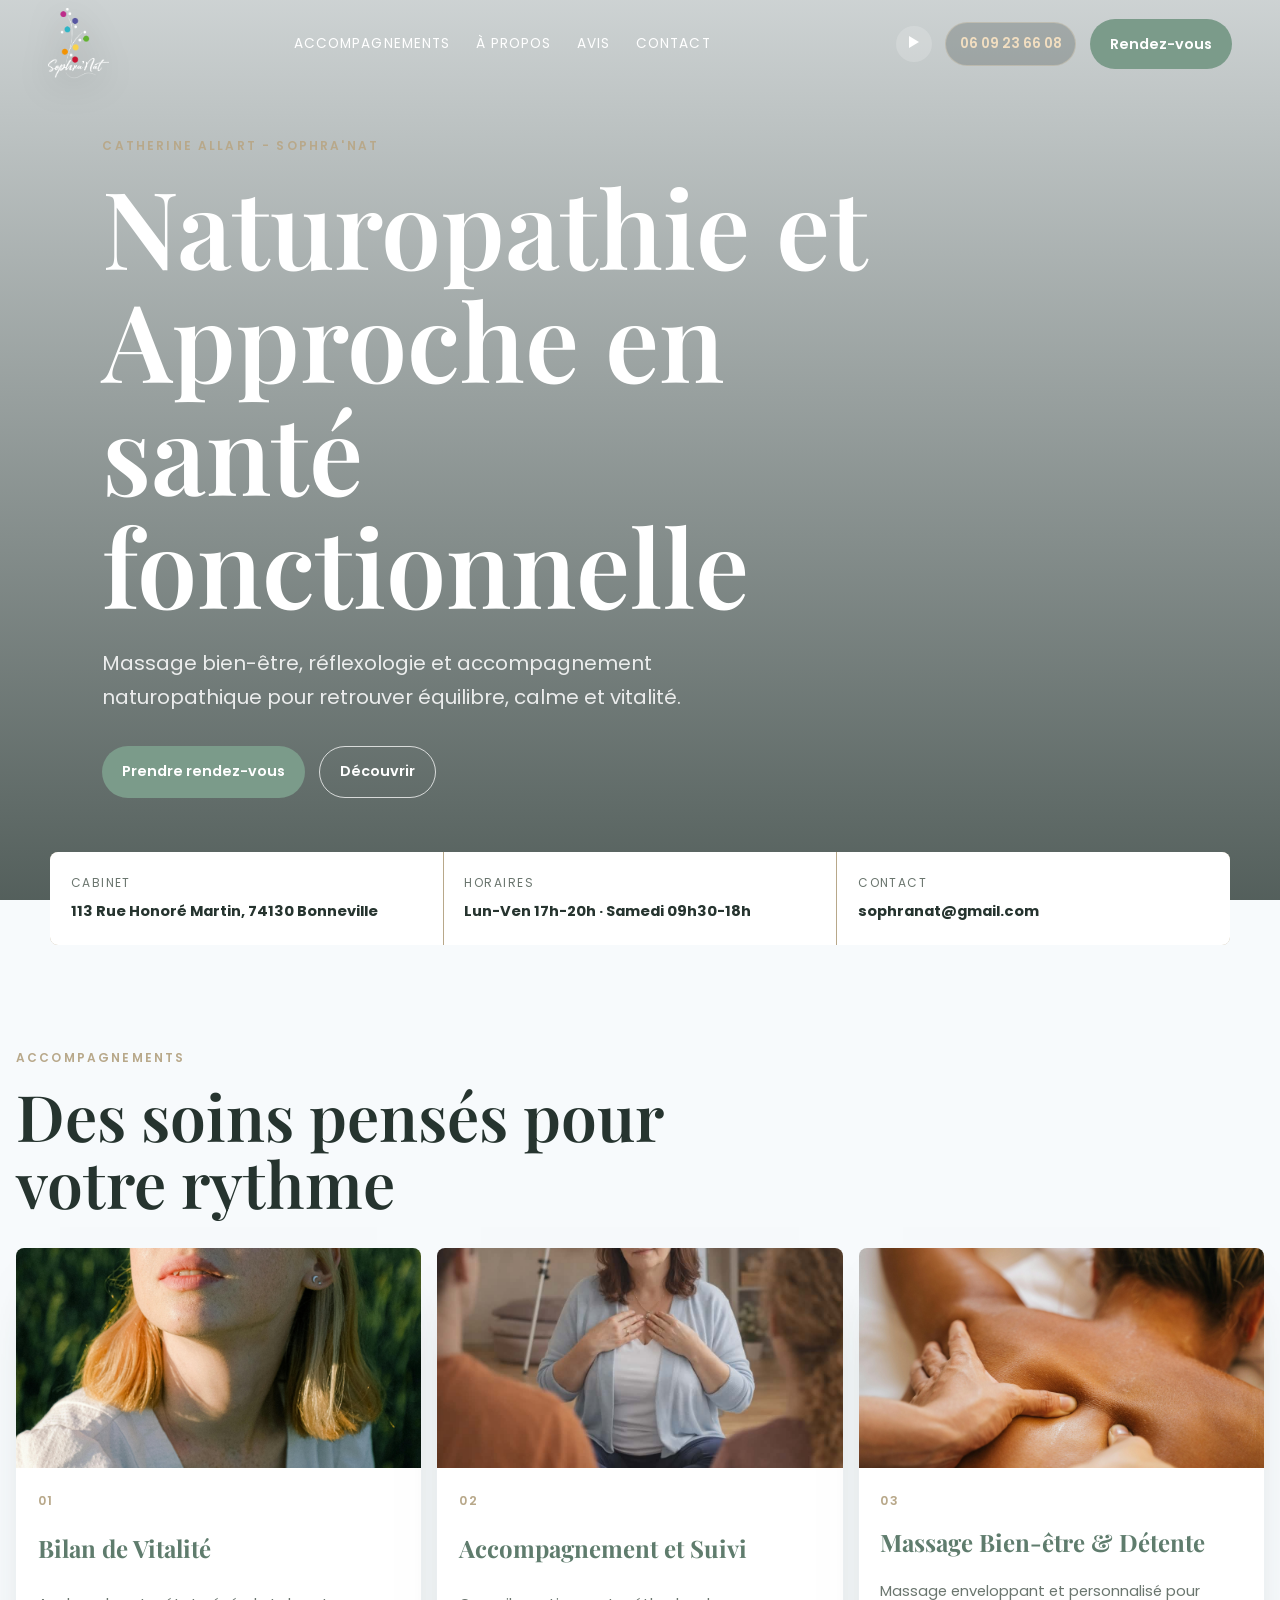
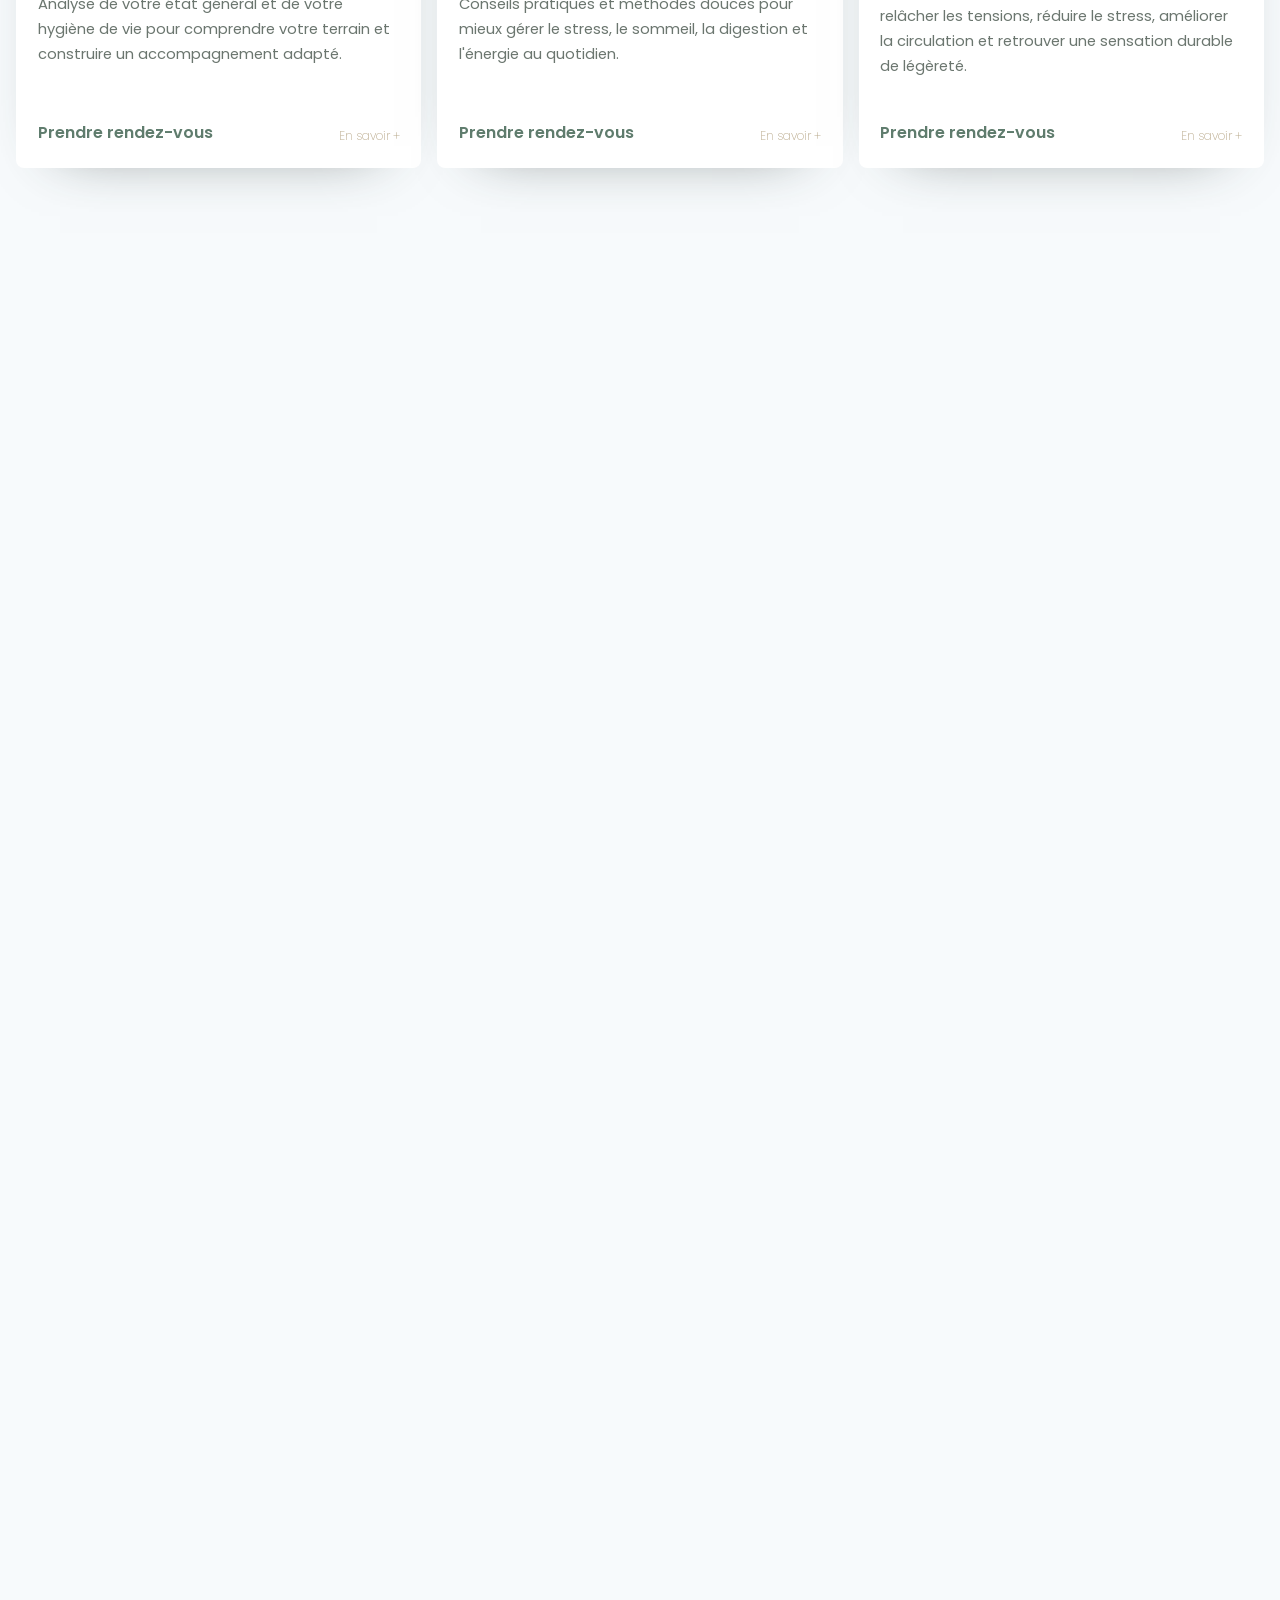
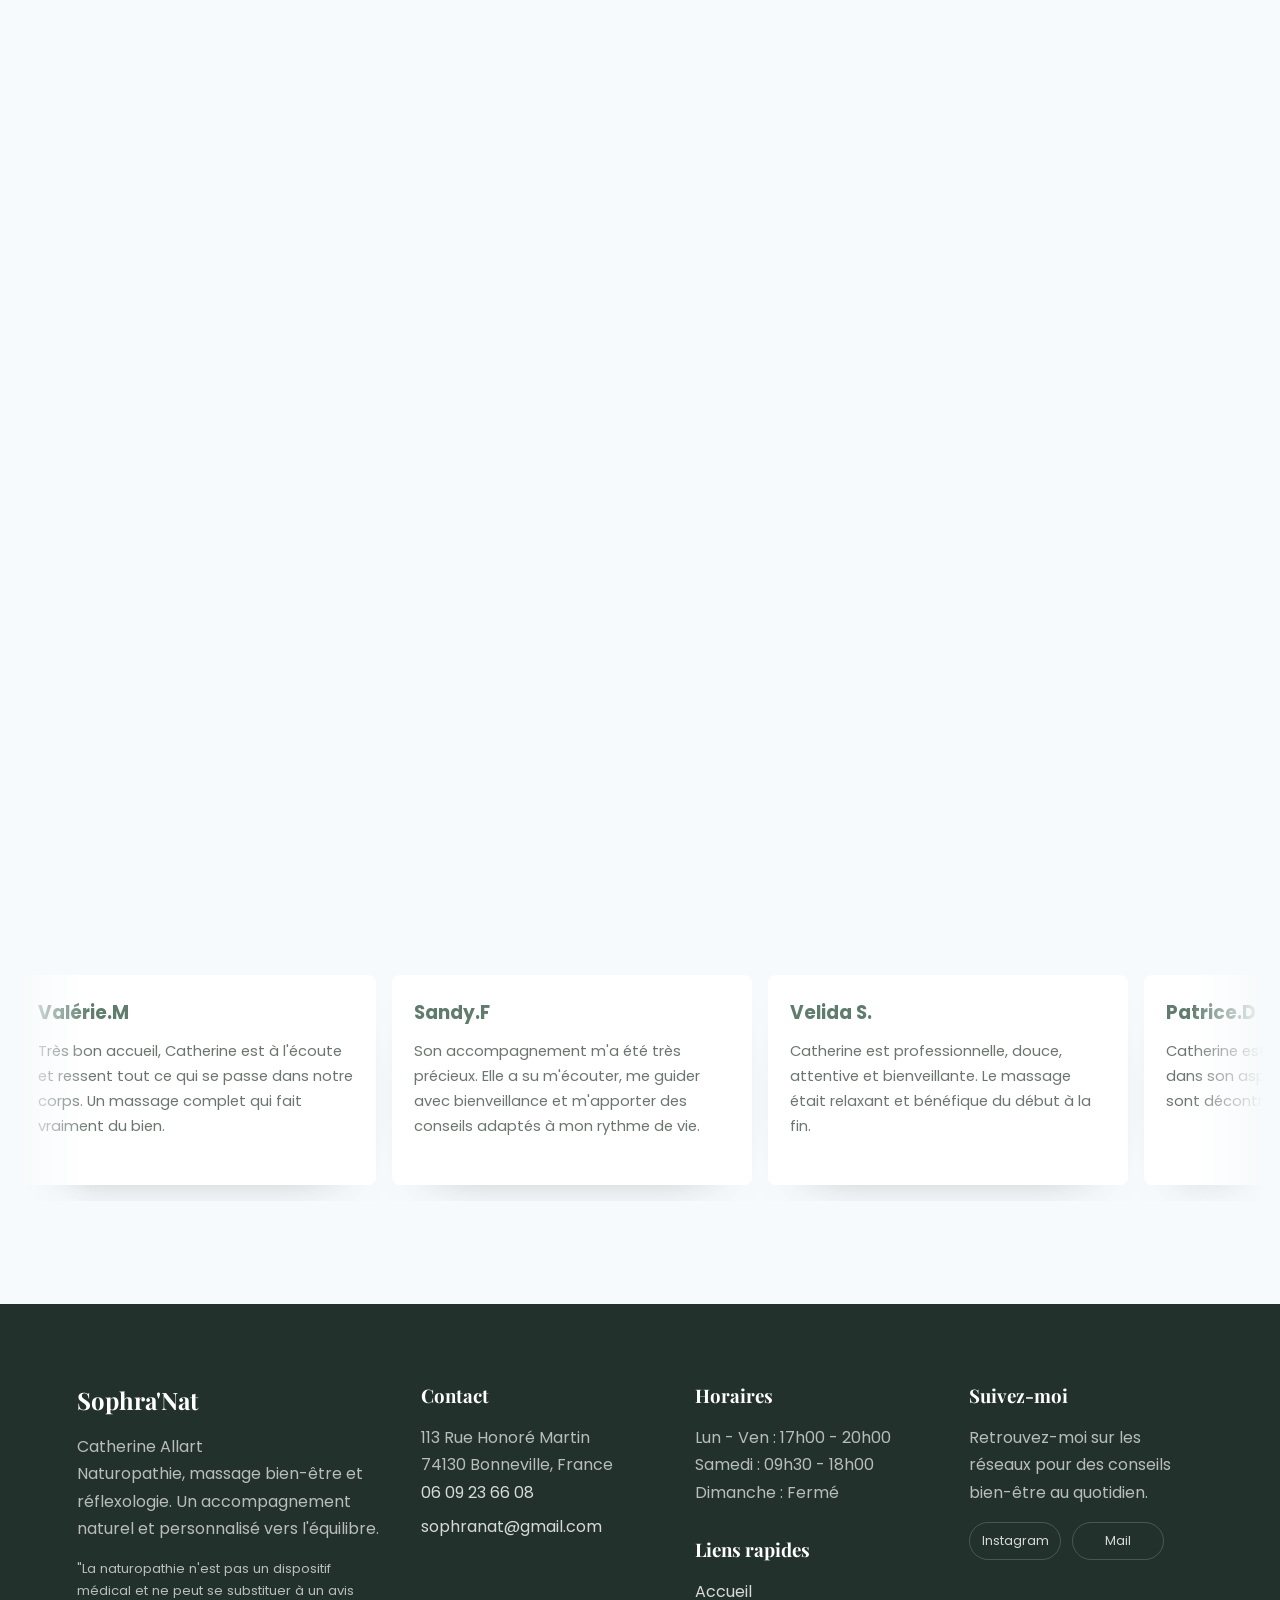
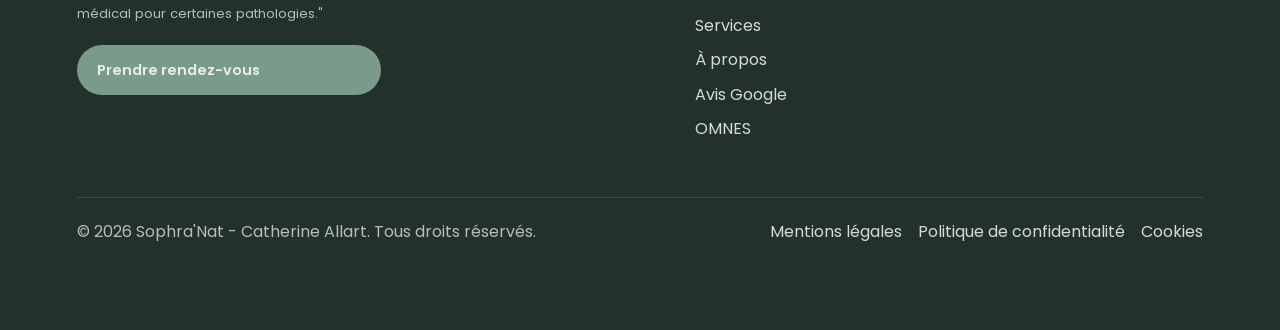
==== index.html @ 6dea0133 "Add files via upload" ====
<!DOCTYPE html>
<html lang="fr">
<head>
    <meta charset="UTF-8">
    <meta name="viewport" content="width=device-width, initial-scale=1.0">
    <meta name="description" content="Sophra'Nat - Naturopathie, massage bien-être et réflexologie à Bonneville avec Catherine Allart.">
    <title>Sophra'Nat - Catherine Allart</title>
    <link rel="preconnect" href="https://fonts.googleapis.com">
    <link rel="preconnect" href="https://fonts.gstatic.com" crossorigin>
    <link href="https://fonts.googleapis.com/css2?family=Poppins:wght@300;400;500;600&family=Playfair+Display:wght@500;600&display=swap" rel="stylesheet">
    <link rel="stylesheet" href="styles.css">
</head>
<body>
    <header class="site-header" id="siteHeader">
        <a class="brand" href="#accueil" aria-label="Sophra'Nat - Accueil">
            <img src="ressources/logo/logo catherine white.png" alt="Sophra'Nat Catherine Allart">
        </a>
        <nav class="desktop-nav" aria-label="Navigation principale">
            <a href="#services">Accompagnements</a>
            <a href="#apropos">À propos</a>
            <a href="#avis">Avis</a>
            <a href="#contact">Contact</a>
        </nav>
        <div class="header-actions">
            <button class="audio-btn" id="audioBtn" type="button" aria-label="Lire la musique" aria-pressed="false">
                <span></span>
            </button>
            <a class="phone-link" href="tel:+33609236608">06 09 23 66 08</a>
            <a class="booking-link" href="https://www.resalib.fr/praticien/125279-catherine-allart-naturopathe-bonneville" target="_blank" rel="noopener">Rendez-vous</a>
        </div>
    </header>

    <main>
        <section class="hero" id="accueil">
            <video class="hero-video" autoplay muted loop playsinline>
                <source src="ressources/videos/hero-video.mp4" type="video/mp4">
            </video>
            <div class="hero-overlay"></div>
            <div class="hero-content reveal">
                <p class="eyebrow">Catherine Allart - Sophra'Nat</p>
                <h1> Naturopathie et Approche en santé fonctionnelle</h1>
                <p class="hero-lead">Massage bien-être, réflexologie et accompagnement naturopathique pour retrouver équilibre, calme et vitalité.</p>
                <div class="hero-actions">
                    <a class="primary-btn" href="https://www.resalib.fr/praticien/125279-catherine-allart-naturopathe-bonneville" target="_blank" rel="noopener">Prendre rendez-vous</a>
                    <a class="secondary-btn" href="#services">Découvrir</a>
                </div>
            </div>
        </section>

        <section class="intro-strip reveal" aria-label="Informations pratiques">
            <div>
                <span>Cabinet</span>
                <strong>113 Rue Honoré Martin, 74130 Bonneville</strong>
            </div>
            <div>
                <span>Horaires</span>
                <strong>Lun-Ven 17h-20h · Samedi 09h30-18h</strong>
            </div>
            <div>
                <span>Contact</span>
                <strong>sophranat@gmail.com</strong>
            </div>
        </section>

        <section class="section services-section" id="services">
            <div class="section-heading reveal">
                <p class="eyebrow">Accompagnements</p>
                <h2>Des soins pensés pour votre rythme</h2>
            </div>
            <div class="services-grid">
                <article class="service-card reveal">
                    <img src="ressources/images/vitality sun.jpg" alt="">
                    <div class="service-body">
                        <span class="service-index">01</span>
                        <h3>Bilan de Vitalité</h3>
                        <p class="accroche">Analyse de votre état général et de votre hygiène de vie pour comprendre votre terrain et construire un accompagnement adapté.</p>
                        <p class="description-01"> Le bilan de santé ou anamnèse est le premier rendez-vous en naturopathie.
                            Il me permet d'évaluer votre terrain, vos habitudes de vie et votre vitalité afin de vous proposer un accompagnement ciblé et personnalisé.
                            Ce n'est absolument pas un diagnostic médical mais une une étude globale de l'hygiène de vie.

                            Celui-ci comprend une étude globale de :
                            - du motif de consultation et de votre objectif SMART personnel
                            - vos antécédents personnels et familiaux
                            - votre état de santé au moment du rendez-vous ainsi que vos traitements en cours
                            - votre alimentation : habitudes, digestion, hydratation
                            - votre sommeil : qualité, durée, récupération
                            - votre état de stress et vos émotions du moment
                            - votre activité physique et niveau de sédentarité
                            - vos fonctions d'élimination (émonctoires) : transit, urines, transpiration
                            - votre énergie et vitalité au quotidien
                            - une observation morphologique de votre peau, cheveux ongles, posture… sans jugement, tout dans la bienveillance.

                            A l'issue du rendez-vous, vous repartez avec les premiers conseils d'hygiène de vie personnalisés.
                            Je vous fais parvenir une synthèse complète sur l'évaluation des déséquilibres fonctionnels constatés avec pour accompagnement
                            des conseils/recommandations ciblés à mettre en place avant le second rendez-vous de suivi (dans les 5 jours qui suivent le rendez-vous).</p>
                        <div class="links-service-card">
                            <a href="https://www.resalib.fr/praticien/125279-catherine-allart-naturopathe-bonneville" target="_blank" rel="noopener">Prendre rendez-vous</a>
                            <a href="#description-01" class="about-service">En savoir +</a>
                        </div>
                    </div>
                </article>

                <article class="service-card reveal">
                    <img src="ressources/images/allart-meditation.png" alt="">
                    <div class="service-body">
                        <span class="service-index">02</span>
                        <h3>Accompagnement et Suivi</h3>
                        <p class="accroche">Conseils pratiques et méthodes douces pour mieux gérer le stress, le sommeil, la digestion et l'énergie au quotidien.</p>
                        <p class="description-02">Parce que chaque personne est unique, votre accompagnement le sera aussi. En naturopathie fonctionnelle, il n'existe pas de solution universelle. Mon rôle est de vous proposer un suivi personnalisé, adapté à votre histoire, votre mode de vie, vos objectifs et vos besoins. Après le bilan de vitalité complet, nous définissons ensemble un programme personnalisé, évolutif et réaliste. Celui-ci peut inclure des conseils en : - alimentation - hygiène de vie, - gestion du stress et des émotions - sommeil - activité physique - micronutrition - phytothérapie, si cela est adapté - ainsi que des techniques de relaxation ou massage bien-être, ciblé, ou atelier de respiration ou de réflexologie bien-être. Chaque levier est utilisé de manière cohérente selon vos besoins. Au fil des consultations, nous évaluons, adaptons les recommandations afin d'obtenir des résultats durables. Mon but est de vous aider à mieux comprendre le fonctionnement de votre organisme afin que vous deveniez pleinement acteur de votre santé. Votre santé mérite une approche personnalisée. Ensemble, construisons des solutions durables pour retrouver équilibre, vitalité et bien-être.</p>
                        <div class="links-service-card">
                            <a href="https://www.resalib.fr/praticien/125279-catherine-allart-naturopathe-bonneville" target="_blank" rel="noopener">Prendre rendez-vous</a>
                            <a href="#description-02" class="about-service">En savoir +</a>
                        </div>
                    </div>
                </article>

                <article class="service-card reveal">
                    <img src="ressources/images/massage vertebrale.jpg" alt="">
                    <div class="service-body">
                        <span class="service-index">03</span>
                        <h3>Massage Bien-être & Détente</h3>
                        <p class="accroche">Massage enveloppant et personnalisé pour relâcher les tensions, réduire le stress, améliorer la circulation et retrouver une sensation durable de légèreté.</p>
                        <p class="description-03">Le massage bien-être est un soin manuel non thérapeutique qui vise à procurer une profonde détente physique et mentale. Adapté à votre morphologie, à votre sensibilité et à vos besoins du moment, il associe des manœuvres douces, enveloppantes et rythmées pour relâcher progressivement les tensions accumulées.
                            Ce soin permet notamment de :
                            - apaiser le système nerveux et diminuer les effets du stress
                            - améliorer la circulation sanguine et lymphatique
                            - dénouer les zones de crispation musculaire
                            - favoriser un sommeil plus profond et réparateur
                            - reconnecter le corps et l'esprit dans un moment suspendu.
                            Chaque séance débute par un court échange afin d'ajuster la pression, les zones travaillées et l'huile végétale utilisée. Le massage bien-être ne remplace pas un soin médical, mais s'inscrit dans une démarche globale de santé et de prévention.</p>
                        <div class="links-service-card">
                            <a href="https://www.resalib.fr/praticien/125279-catherine-allart-naturopathe-bonneville" target="_blank" rel="noopener">Prendre rendez-vous</a>
                            <a href="#description-03" class="about-service">En savoir +</a>
                        </div>
                    </div>
                </article>

                <article class="service-card reveal">
                    <img src="ressources/images/massage plantaire.jpg" alt="">
                    <div class="service-body">
                        <span class="service-index">04</span>
                        <h3>Réflexologie Plantaire</h3>
                        <p class="accroche">Stimulation des zones réflexes des pieds pour apaiser le système nerveux, soutenir le sommeil et favoriser l'équilibre global du corps.</p>
                        <p class="description-04">La réflexologie plantaire bien-être est une technique manuelle ancestrale qui considère le pied comme une cartographie du corps entier. En stimulant par pressions précises des zones réflexes, elle invite l'organisme à retrouver son équilibre naturel.
                            Cette approche douce peut contribuer à :
                            - libérer les tensions nerveuses et calmer le mental
                            - améliorer la qualité du sommeil
                            - soutenir le confort digestif et le transit
                            - relancer la circulation et le drainage
                            - accompagner les périodes de fatigue, de stress ou de changement de rythme.
                            Confortablement installé(e), vous profitez d'un moment de lâcher-prise pendant que le travail sur les pieds agit en profondeur. La séance se termine par des conseils personnalisés d'hygiène de vie pour prolonger les bienfaits au quotidien.</p>
                        <div class="links-service-card">
                            <a href="https://www.resalib.fr/praticien/125279-catherine-allart-naturopathe-bonneville" target="_blank" rel="noopener">Prendre rendez-vous</a>
                            <a href="#description-04" class="about-service">En savoir +</a>
                        </div>
                    </div>
                </article>

                <article class="service-card reveal">
                    <img src="ressources/images/massage epaule.jpg" alt="">
                    <div class="service-body">
                        <span class="service-index">05</span>
                        <h3>Massage Ciblé 2 à 3 Zones</h3>
                        <p class="accroche">Soin localisé pour soulager les zones tendues comme le dos, les épaules ou les jambes, améliorer la mobilité et relâcher les tensions.</p>
                        <p class="description-05">Le massage ciblé se concentre sur 2 à 3 zones spécifiques du corps où les tensions se cristallisent le plus souvent : nuque, épaules, dos, lombaires, jambes ou pieds. Ce soin plus court et plus intense s'adresse aux personnes ayant besoin d'un relâchement précis et rapide, sans engager la totalité du corps.
                            Les bénéfices ressentis :
                            - soulagement des zones contractées et douloureuses
                            - amélioration de la mobilité articulaire
                            - meilleure conscience corporelle et posturale
                            - diminution des effets du stress mécanique (posture assise prolongée, sport, port de charges)
                            - regain de vitalité et de légèreté.
                            La séance commence par un temps d'échange pour identifier les zones prioritaires et adapter la pression. Le massage est réalisé à l'huile végétale bio, dans le respect de votre confort et de votre sensibilité.</p>
                        <div class="links-service-card">
                            <a href="https://www.resalib.fr/praticien/125279-catherine-allart-naturopathe-bonneville" target="_blank" rel="noopener">Prendre rendez-vous</a>
                            <a href="#description-05" class="about-service">En savoir +</a>
                        </div>
                    </div>
                </article>

                <article class="service-card reveal">
                    <img src="ressources/images/allart consultation.png" alt="">
                    <div class="service-body">
                        <span class="service-index">06</span>
                        <h3>Suivi Naturopathique</h3>
                        <p class="accroche">Accompagnement sur-mesure pour ajuster l'hygiène de vie, l'alimentation et les habitudes quotidiennes selon vos besoins.</p>
                        <p class="description-06">Le suivi naturopathique est le prolongement naturel du bilan de vitalité. Il permet d'ancrer durablement les nouvelles habitudes, d'ajuster les recommandations au fil de vos progrès et de garder un cap clair vers vos objectifs de bien-être.
                            Chaque séance de suivi comprend :
                            - un point sur les changements mis en place depuis la dernière rencontre
                            - l'évaluation de vos ressentis (énergie, sommeil, digestion, émotions)
                            - l'ajustement des conseils en alimentation, hygiène de vie et gestion du stress
                            - l'introduction progressive de nouveaux leviers (respiration, micronutrition, phytothérapie, réflexologie…)
                            - la définition des prochains petits pas atteignables.
                            Ce rendez-vous se veut souple et bienveillant : il n'y a pas d'échec, seulement des ajustements. Vous devenez peu à peu autonome dans la lecture de vos signaux corporels et dans les choix qui soutiennent votre équilibre au quotidien.</p>
                        <div class="links-service-card">
                            <a href="https://www.resalib.fr/praticien/125279-catherine-allart-naturopathe-bonneville" target="_blank" rel="noopener">Prendre rendez-vous</a>
                            <a href="#description-06" class="about-service">En savoir +</a>
                        </div>
                    </div>
                </article>
            </div>
        </section>

        <section class="omnes-card reveal">
            <div>
                <span class="eyebrow">Membre certifié</span>
                <h2>OMNES</h2>
                <p>Organisation de la Médecine Naturelle et de l'Éducation Sanitaire.</p>
            </div>
            <a href="https://www.omnes.fr/" target="_blank" rel="noopener">Découvrir</a>
        </section>

        <section class="section split-section" id="apropos">
            <div class="split-image reveal">
                <div class="split-image-frame">
                    <img src="ressources/images/allart.jpg" alt="Catherine Allart">
                </div>
                <p class="split-signature">
                    <span>Catherine Allart</span>
                    <em>Naturopathe · Bonneville</em>
                </p>
            </div>

            <div class="split-copy reveal">
                <p class="eyebrow">À propos</p>
                <h2>Une approche globale,<br>douce et personnalisée</h2>

                <p class="lead">Convaincue de la connexion profonde entre le corps et le mental, je me suis formée en naturopathie puis spécialisée en massage bien-être, réflexologie plantaire et gestion du stress.</p>

                <ul class="split-pillars">
                    <li><span>01</span><strong>Approche globale</strong><em>Alimentation, sommeil, stress, mouvement — tous les leviers sont considérés ensemble.</em></li>
                    <li><span>02</span><strong>Sur mesure</strong><em>Chaque accompagnement est construit à partir de votre histoire et de votre rythme.</em></li>
                    <li><span>03</span><strong>Fondée sur la science</strong><em>Une démarche préventive appuyée sur les connaissances actuelles en santé fonctionnelle.</em></li>
                </ul>

                <div class="split-more">
                    <p>La Naturopathie associée à l'approche en santé fonctionnelle est une démarche globale, préventive et personnalisée qui s'appuie sur les connaissances scientifiques actuelles afin d'identifier les causes profondes des déséquilibres de santé et d'optimiser le fonctionnement de l'organisme.
                        Au-delà des symptômes, cette approche prend en compte l'ensemble des facteurs susceptibles d'influencer votre santé : alimentation, digestion, microbiote intestinal, sommeil, stress, activité physique, équilibre hormonal, environnement et mode de vie.
                        Chaque accompagnement est construit sur mesure afin de vous aider à retrouver un meilleur équilibre physiologique, renforcer votre vitalité et adopter des habitudes durables favorables à votre bien-être.
                        Mes recommandations peuvent inclure des conseils en nutrition et micronutrition, en hygiène de vie, en gestion du stress, en activité physique, ainsi que l'utilisation raisonnée de la phytothérapie, de l'aromathérapie ou de certains compléments alimentaires lorsque cela est pertinent.</p>
                    <p>Cette approche s'inscrit dans une démarche complémentaire de prévention, d'éducation à la santé et d'accompagnement au mieux-être. Elle ne remplace jamais une consultation, un diagnostic ou un traitement médical, mais intervient en complément du suivi assuré par les professionnels de santé.
                        Mon objectif est de vous accompagner avec écoute, bienveillance et rigueur, grâce à des conseils personnalisés, pragmatiques et fondés sur les données scientifiques disponibles.</p>
                </div>

                <button type="button" class="split-toggle" aria-expanded="false">
                    <span class="split-toggle-label">Lire la suite</span>
                    <span class="split-toggle-arrow" aria-hidden="true">↓</span>
                </button>

                <ul class="split-tags">
                    <li>Écoute bienveillante</li>
                    <li>Accompagnement personnalisé</li>
                    <li>Méthodes naturelles et douces</li>
                    <li>Respect de votre rythme</li>
                </ul>
            </div>
        </section>

        <section class="section reviews-section" id="avis">
            <div class="section-heading reveal">
                <p class="eyebrow">Avis Google</p>
                <h2>Ils partagent leur expérience</h2>
                <div class="rating-pill">5,0 ★★★★★</div>
            </div>
            <div class="reviews-viewport">
                <div class="reviews-track" id="uxReviews">
                    <article class="review-card"><h3>Valérie.M</h3><p>Très bon accueil, Catherine est à l'écoute et ressent tout ce qui se passe dans notre corps. Un massage complet qui fait vraiment du bien.</p></article>
                    <article class="review-card"><h3>Sandy.F</h3><p>Son accompagnement m'a été très précieux. Elle a su m'écouter, me guider avec bienveillance et m'apporter des conseils adaptés à mon rythme de vie.</p></article>
                    <article class="review-card"><h3>Velida S.</h3><p>Catherine est professionnelle, douce, attentive et bienveillante. Le massage était relaxant et bénéfique du début à la fin.</p></article>
                    <article class="review-card"><h3>Patrice.D</h3><p>Catherine est passionnée et on le ressent dans son aspect humain. Les massages sont décontractants et agréables.</p></article>
                    <article class="review-card"><h3>Aurélie.S</h3><p>Très accueillante et à l'écoute. Je recommande.</p></article>
                    <article class="review-card"><h3>Florence.B</h3><p>Je tiens à exprimer ma plus profonde gratitude envers Catherine SOPHRA NAT une professionnelle véritablement exceptionnelle qui a eu un impact incroyablement positif sur ma vie.</p></article>
                    <article class="review-card"><h3>Gastronome du Bargy</h3><p>Enfin quelqu'un de compétent pour des massages bien être, souriante et sympa, je vous recommande</p></article>
                </div>
            </div>
        </section>
    </main>

    <footer class="site-footer" id="contact">
        <div class="footer-main">
            <div class="footer-brand">
                <h2>Sophra'Nat</h2>
                <p>Catherine Allart</p>
                <p class="footer-brand-desc">Naturopathie, massage bien-être et réflexologie. Un accompagnement naturel et personnalisé vers l'équilibre.</p>
                <p class="footer-note"> "La naturopathie n'est pas un dispositif médical et ne peut se substituer à un avis médical pour certaines pathologies."</p>
                <a class="primary-btn" href="https://www.resalib.fr/praticien/125279-catherine-allart-naturopathe-bonneville" target="_blank" rel="noopener">Prendre rendez-vous</a>
            </div>
            <div>
                <h3>Contact</h3>
                <p>113 Rue Honoré Martin<br>74130 Bonneville, France</p>
                <p><a href="tel:+33609236608">06 09 23 66 08</a><a href="mailto:sophranat@gmail.com">sophranat@gmail.com</a></p>
            </div>
            <div>
                <h3>Horaires</h3>
                <p>Lun - Ven : 17h00 - 20h00<br>Samedi : 09h30 - 18h00<br>Dimanche : Fermé</p>
                <h3 class="footer-subtitle">Liens rapides</h3>
                <a href="#accueil">Accueil</a>
                <a href="#services">Services</a>
                <a href="#apropos">À propos</a>
                <a href="#avis">Avis Google</a>
                <a href="https://www.omnes.fr/" target="_blank" rel="noopener">OMNES</a>
            </div>
            <div>
                <h3>Suivez-moi</h3>
                <p>Retrouvez-moi sur les réseaux pour des conseils bien-être au quotidien.</p>
                <div class="footer-socials">
                    <a href="https://www.instagram.com/sophranat_naturo_holistique/" target="_blank" rel="noopener" aria-label="Instagram">Instagram</a>
                    <a href="mailto:sophranat@gmail.com" aria-label="Email">Mail</a>
                </div>
            </div>
        </div>
        <div class="footer-bottom">
            <p>© <span id="footerYear">2026</span> Sophra'Nat - Catherine Allart. Tous droits réservés.</p>
            <div class="footer-legal">
                <a href="mentions-legales.html">Mentions légales</a>
                <a href="confidentialite.html">Politique de confidentialité</a>
                <a href="cookies.html">Cookies</a>
            </div>
        </div>
    </footer>

    <audio id="ambientAudio" src="ressources/musique/Pufino - Naturally (freetouse.com).mp3" preload="auto" autoplay loop></audio>
    <script src="script.js"></script>
</body>
</html>
---- styles.css ----
:root {
    --color-primary: #7B9B8A;
    --color-primary-dark: #5F7C6D;
    --color-deep: #23312c;
    --color-secondary: #B8A88A;
    --color-text: #26342f;
    --color-muted: #6b766f;
    --color-bg: #F7FAFC;
    --color-white: #FFFFFF;
    --font-body: 'Poppins', sans-serif;
    --font-heading: 'Playfair Display', Georgia, serif;
}

* { box-sizing: border-box; margin: 0; padding: 0; }
html { scroll-behavior: smooth; }
body {
    font-family: var(--font-body);
    color: var(--color-text);
    background: var(--color-bg);
    line-height: 1.7;
    overflow-x: hidden;
}
a { color: inherit; }

.site-header {
    position: fixed;
    inset: 0 0 auto;
    z-index: 40;
    height: 88px;
    display: flex;
    align-items: center;
    justify-content: space-between;
    gap: 1.25rem;
    padding: 1rem clamp(1rem, 4vw, 3rem);
    color: white;
    transition: background 0.3s ease, color 0.3s ease, box-shadow 0.3s ease, padding 0.3s ease;
}
.site-header.is-scrolled {
    background: rgba(35, 49, 44, 0.88);
    color: white;
    backdrop-filter: blur(16px);
    box-shadow: 0 18px 42px -28px rgba(15, 24, 20, 0.75);
}
.brand img {
    height: 72px;
    width: auto;
    display: block;
    filter: drop-shadow(0 8px 18px rgba(0,0,0,0.35));
    transition: filter 0.3s ease, transform 0.3s ease;
}
.site-header.is-scrolled .brand img {
    filter: drop-shadow(0 10px 22px rgba(0,0,0,0.45));
    transform: translateY(-1px);
}
.desktop-nav { display: flex; gap: clamp(1rem, 2vw, 2rem); font-size: 0.85rem; text-transform: uppercase; letter-spacing: 0.08em; }
.desktop-nav a, .header-actions a { text-decoration: none; }
.header-actions { display: flex; align-items: center; gap: 0.85rem; }
.audio-btn {
    width: 36px;
    height: 36px;
    border: 0;
    border-radius: 50%;
    background: rgba(255,255,255,0.18);
    color: currentColor;
    cursor: pointer;
}
.audio-btn span {
    display: inline-block;
    width: 0;
    height: 0;
    border-top: 6px solid transparent;
    border-bottom: 6px solid transparent;
    border-left: 10px solid currentColor;
}
.audio-btn.is-playing span {
    width: 12px;
    height: 14px;
    border: 0;
    background: linear-gradient(90deg, currentColor 0 35%, transparent 35% 65%, currentColor 65% 100%);
}
.phone-link {
    color: #f2dec0;
    font-size: 0.85rem;
    font-weight: 600;
    padding: 0.62rem 0.85rem;
    border-radius: 999px;
    background: rgba(35, 49, 44, 0.24);
    border: 1px solid rgba(242, 222, 192, 0.36);
    transition: background 0.3s ease, color 0.3s ease, border-color 0.3s ease;
}
.site-header.is-scrolled .phone-link {
    color: #f7ead6;
    background: rgba(184, 168, 138, 0.18);
    border-color: rgba(247, 234, 214, 0.26);
}
.booking-link, .primary-btn, .secondary-btn {
    display: inline-flex;
    align-items: center;
    justify-content: center;
    min-height: 44px;
    padding: 0.8rem 1.25rem;
    border-radius: 999px;
    text-decoration: none;
    font-size: 0.9rem;
    font-weight: 600;
}
.booking-link, .primary-btn { background: var(--color-primary); color: white; }
.secondary-btn { border: 1px solid rgba(255,255,255,0.75); color: white; }

.hero {
    position: relative;
    min-height: 100svh;
    display: grid;
    align-items: end;
    padding: 8rem clamp(1.25rem, 8vw, 8rem) clamp(4rem, 8vw, 7rem);
    color: white;
    overflow: hidden;
}
.hero-video, .hero-overlay { position: absolute; inset: 0; width: 100%; height: 100%; }
.hero-video { object-fit: cover; }
.hero-overlay { background: linear-gradient(180deg, rgba(38,52,47,0.2), rgba(38,52,47,0.78)); }
.hero-content { position: relative; max-width: 820px; }
.eyebrow {
    color: var(--color-secondary);
    text-transform: uppercase;
    letter-spacing: 0.18em;
    font-size: 0.75rem;
    font-weight: 600;
    margin-bottom: 0.85rem;
}
.hero h1, .section-heading h2, .split-copy h2, .omnes-card h2 {
    font-family: var(--font-heading);
    font-weight: 600;
    line-height: 1.05;
}
.hero h1 { font-size: clamp(3.4rem, 8.4vw, 8rem); max-width: 980px; }
.hero-lead { max-width: 620px; margin: 1.5rem 0 2rem; font-size: clamp(1rem, 1.6vw, 1.25rem); color: rgba(255,255,255,0.86); }
.hero-actions { display: flex; gap: 0.85rem; flex-wrap: wrap; }

/* --- Intro strip --- */
.intro-strip {
    width: min(1180px, calc(100% - 2rem));
    margin: -3rem auto 0;
    position: relative;
    z-index: 3;
    display: grid;
    grid-template-columns: repeat(3, 1fr);
    gap: 1px;
    background: rgba(123,155,138,0.18);
    border-radius: 8px;
    overflow: hidden;
    box-shadow: 0 24px 70px -52px rgba(38,52,47,0.7);
    transition:
        background-color 0.9s ease,
        box-shadow 0.9s ease,
        transform 0.9s cubic-bezier(0.22, 1, 0.36, 1);
}
.intro-strip.reveal.is-visible {
    background-color: var(--color-secondary);
    box-shadow: 0 30px 80px -48px rgba(184, 168, 138, 0.75);
    animation: introStripPulse 1.2s ease-out 0.1s both;
}
@keyframes introStripPulse {
    0%   { transform: translateY(18px) scale(0.985); }
    60%  { transform: translateY(-3px) scale(1.005); }
    100% { transform: translateY(0)    scale(1); }
}
.intro-strip div {
    background: white;
    padding: 1.3rem;
    opacity: 0;
    transform: translateY(10px);
    transition: opacity 0.7s ease, transform 0.7s cubic-bezier(0.22, 1, 0.36, 1);
}
.intro-strip.is-visible div { opacity: 1; transform: translateY(0); }
.intro-strip.is-visible div:nth-child(1) { transition-delay: 0.15s; }
.intro-strip.is-visible div:nth-child(2) { transition-delay: 0.30s; }
.intro-strip.is-visible div:nth-child(3) { transition-delay: 0.45s; }
.intro-strip span { display: block; color: var(--color-muted); font-size: 0.75rem; text-transform: uppercase; letter-spacing: 0.12em; margin-bottom: 0.25rem; }
.intro-strip strong { font-size: 0.92rem; }

.section {
    width: min(1280px, calc(100% - 2rem));
    margin: 0 auto;
    padding: clamp(4rem, 8vw, 8rem) 0;
}
.section-heading { max-width: 760px; margin-bottom: 2rem; }
.section-heading h2, .split-copy h2 { font-size: clamp(2rem, 5vw, 4.6rem); }

/* --- Services --- */
.services-section { width: min(1440px, calc(100% - 2rem)); }
.services-grid {
    display: grid;
    grid-template-columns: repeat(3, minmax(0, 1fr));
    align-items: center;
    gap: 1rem;
}
.service-card {
    min-height: 520px;
    background: white;
    border-radius: 8px;
    overflow: hidden;
    box-shadow: 0 22px 58px -44px rgba(38,52,47,0.65);
    display: flex;
    flex-direction: column;
    transition: transform 0.5s cubic-bezier(0.22, 1, 0.36, 1), box-shadow 0.5s ease;
}
.service-card:has(> .service-body > [class^="description-"].is-open) {
    box-shadow: 0 30px 70px -38px rgba(38,52,47,0.55);
    transform: translateY(-2px);
    z-index: 2;
    position: relative;
}
.service-card img { width: 100%; height: 220px; object-fit: cover; }
.service-body { padding: 1.35rem; display: flex; flex: 1; flex-direction: column; justify-content: space-between; }
.service-index { color: var(--color-secondary); font-size: 0.78rem; font-weight: 600; letter-spacing: 0.14em; }
.service-card h3 { font-family: var(--font-heading); color: var(--color-primary-dark); font-size: 1.5rem; margin: 0.5rem 0 0.9rem; line-height: 1.18; }
.service-card p { color: var(--color-muted); font-size: 0.92rem; }
.service-card a { margin-top: auto; padding-top: 1.4rem; color: var(--color-primary-dark); font-weight: 600; text-decoration: none; }

/* --- Descriptions révélables --- */
[class^="description-"] {
    display: block;
    max-height: 0;
    min-height: 0;
    opacity: 0;
    overflow: hidden;
    transform: translateY(-6px);
    transition:
        max-height 0.6s cubic-bezier(0.22, 1, 0.36, 1),
        opacity 0.5s ease 0.05s,
        transform 0.5s cubic-bezier(0.22, 1, 0.36, 1),
        margin 0.5s ease;
    margin: 0 !important;
    padding: 0;
    white-space: pre-line;
    color: var(--color-muted);
    font-size: 0.9rem;
    line-height: 1.55;
}
[class^="description-"].is-open {
    max-height: 1400px;
    opacity: 1;
    transform: translateY(0);
    margin: 0.9rem 0 0.4rem !important;
    padding: 0;
}
.links-service-card {
    display: flex;
    align-items: center;
    justify-content: space-between;
}
.links-service-card .about-service {
    font-size: 0.75rem;
    font-weight: 200;
    color: var(--color-secondary);
    cursor: pointer;
    transition: color 0.3s ease, letter-spacing 0.3s ease;
}
.about-service.is-active {
    letter-spacing: 0.06em;
    color: var(--color-primary-dark);
}

.omnes-card {
    width: min(1180px, calc(100% - 2rem));
    margin: 0 auto;
    border-radius: 8px;
    padding: clamp(1.5rem, 4vw, 3rem);
    background: linear-gradient(135deg, var(--color-primary), var(--color-primary-dark));
    color: white;
    display: flex;
    align-items: center;
    justify-content: space-between;
    gap: 2rem;
}
.omnes-card p { color: rgba(255,255,255,0.78); }
.omnes-card a { color: white; font-weight: 600; text-decoration: none; }

/* --- Section À propos (split) --- */
.split-section {
    display: grid;
    grid-template-columns: minmax(0, 0.85fr) minmax(0, 1fr);
    gap: clamp(2.5rem, 7vw, 7rem);
    align-items: start;
    position: relative;
}
.split-image { position: relative; }
@media (min-width: 900px) {
    .split-image { position: sticky; top: 120px; }
}
.split-image-frame {
    position: relative;
    border-radius: 12px;
    overflow: hidden;
    box-shadow: 0 40px 80px -50px rgba(38,52,47,0.55);
}
.split-image-frame::before {
    content: "";
    position: absolute;
    inset: -14px -14px auto auto;
    width: 65%;
    height: 65%;
    background: var(--color-secondary);
    border-radius: 12px;
    z-index: -1;
    opacity: 0.35;
    transform: translate(18px, -18px);
}
.split-image img {
    width: 100%;
    max-height: 620px;
    object-fit: cover;
    object-position: center 18%;
    display: block;
    transition: transform 0.9s cubic-bezier(0.22, 1, 0.36, 1);
}
.split-image:hover img { transform: scale(1.03); }
.split-signature {
    margin-top: 1.25rem;
    display: flex;
    flex-direction: column;
    gap: 0.15rem;
    padding-left: 1rem;
    border-left: 2px solid var(--color-secondary);
}
.split-signature span {
    font-family: var(--font-heading);
    font-size: 1.15rem;
    color: var(--color-primary-dark);
}
.split-signature em {
    font-style: normal;
    color: var(--color-muted);
    font-size: 0.8rem;
    letter-spacing: 0.06em;
    text-transform: uppercase;
}
.split-copy h2 { margin-bottom: 1.5rem; }
.split-copy p { color: var(--color-muted); margin: 0 0 1rem; }
.split-copy .lead {
    font-size: clamp(1.05rem, 1.4vw, 1.25rem);
    line-height: 1.6;
    color: var(--color-text);
    margin-bottom: 2.5rem;
    max-width: 55ch;
}
.split-copy .lead::first-letter {
    font-family: var(--font-heading);
    font-size: 2.6em;
    float: left;
    line-height: 0.9;
    padding: 0.35rem 0.6rem 0 0;
    color: var(--color-primary-dark);
}
.split-pillars {
    list-style: none;
    display: grid;
    gap: 1.25rem;
    margin: 0 0 2rem;
    padding: 0;
}
.split-pillars li {
    display: grid;
    grid-template-columns: auto 1fr;
    grid-template-rows: auto auto;
    column-gap: 1.1rem;
    row-gap: 0.25rem;
    padding: 1rem 1.1rem;
    background: white;
    border-radius: 10px;
    border: 1px solid rgba(123,155,138,0.14);
    box-shadow: 0 18px 40px -36px rgba(38,52,47,0.35);
    transition: transform 0.4s ease, box-shadow 0.4s ease, border-color 0.4s ease;
}
.split-pillars li:hover {
    transform: translateY(-3px);
    border-color: rgba(184,168,138,0.5);
    box-shadow: 0 26px 50px -32px rgba(38,52,47,0.4);
}
.split-pillars li span {
    grid-row: 1 / span 2;
    align-self: center;
    font-family: var(--font-heading);
    font-size: 1.6rem;
    color: var(--color-secondary);
    line-height: 1;
}
.split-pillars li strong {
    color: var(--color-primary-dark);
    font-size: 1rem;
    font-weight: 600;
}
.split-pillars li em {
    font-style: normal;
    color: var(--color-muted);
    font-size: 0.9rem;
    line-height: 1.55;
}
.split-more {
    max-height: 0;
    opacity: 0;
    overflow: hidden;
    transform: translateY(-6px);
    transition:
        max-height 0.7s cubic-bezier(0.22, 1, 0.36, 1),
        opacity 0.5s ease 0.05s,
        transform 0.6s cubic-bezier(0.22, 1, 0.36, 1),
        margin 0.5s ease;
    margin: 0;
}
.split-more.is-open {
    max-height: 2000px;
    opacity: 1;
    transform: translateY(0);
    margin: 0 0 1.5rem;
}
.split-more p {
    padding: 0.75rem 0 0.75rem 1.2rem;
    border-left: 2px solid rgba(184,168,138,0.4);
    color: var(--color-muted);
    line-height: 1.75;
}
.split-toggle {
    display: inline-flex;
    align-items: center;
    gap: 0.6rem;
    background: transparent;
    border: 1px solid rgba(95,124,109,0.35);
    color: var(--color-primary-dark);
    padding: 0.75rem 1.25rem;
    border-radius: 999px;
    font: inherit;
    font-size: 0.85rem;
    font-weight: 600;
    letter-spacing: 0.04em;
    cursor: pointer;
    transition: background 0.3s ease, color 0.3s ease, border-color 0.3s ease;
    margin-bottom: 2rem;
}
.split-toggle:hover {
    background: var(--color-primary-dark);
    color: white;
    border-color: var(--color-primary-dark);
}
.split-toggle-arrow { display: inline-block; transition: transform 0.4s ease; }
.split-toggle[aria-expanded="true"] .split-toggle-arrow { transform: rotate(180deg); }
.split-tags {
    list-style: none;
    display: flex;
    flex-wrap: wrap;
    gap: 0.5rem;
    padding: 0;
    margin: 0;
}
.split-tags li {
    padding: 0.5rem 0.9rem;
    background: rgba(123,155,138,0.10);
    color: var(--color-primary-dark);
    border-radius: 999px;
    font-size: 0.8rem;
    transition: background 0.3s ease, color 0.3s ease;
}
.split-tags li:hover {
    background: var(--color-secondary);
    color: white;
}

/* --- Carrousel avis --- */
.reviews-section { overflow: hidden; position: relative; }
.rating-pill { display: inline-flex; background: white; border-radius: 999px; padding: 0.65rem 1rem; color: var(--color-primary-dark); box-shadow: 0 18px 46px -38px rgba(38,52,47,0.6); }
.reviews-viewport {
    overflow: hidden;
    width: 100%;
    mask-image: linear-gradient(90deg, transparent 0, #000 6%, #000 94%, transparent 100%);
    -webkit-mask-image: linear-gradient(90deg, transparent 0, #000 6%, #000 94%, transparent 100%);
    padding: 1rem 0;
}
.reviews-track {
    display: flex;
    gap: 1rem;
    width: max-content;
    animation: reviewsScroll 48s linear infinite;
    will-change: transform;
}
.reviews-viewport:hover .reviews-track,
.reviews-track:focus-within { animation-play-state: paused; }
@keyframes reviewsScroll {
    from { transform: translate3d(0, 0, 0); }
    to   { transform: translate3d(-50%, 0, 0); }
}
.review-card {
    flex: 0 0 min(360px, 84vw);
    background: white;
    border-radius: 8px;
    padding: 1.35rem;
    box-shadow: 0 20px 52px -44px rgba(38,52,47,0.65);
    opacity: 1 !important;
    transform: none !important;
}
.review-card h3 { color: var(--color-primary-dark); margin-bottom: 0.65rem; }
.review-card p { color: var(--color-muted); font-size: 0.92rem; }
@media (prefers-reduced-motion: reduce) {
    .reviews-track { animation: none; }
    .reviews-viewport { overflow-x: auto; }
}

.site-footer {
    padding: clamp(3rem, 6vw, 6rem) clamp(1.25rem, 6vw, 5rem);
    background: #23312c;
    color: rgba(255,255,255,0.82);
}
.footer-main {
    display: grid;
    grid-template-columns: 1.3fr repeat(3, 1fr);
    gap: 2.5rem;
}
.site-footer h2, .site-footer h3 { color: white; font-family: var(--font-heading); margin-bottom: 0.75rem; }
.site-footer a { display: block; color: rgba(255,255,255,0.82); text-decoration: none; margin-bottom: 0.45rem; }
.site-footer p { color: rgba(255,255,255,0.68); }
.footer-brand-desc { max-width: 420px; }
.footer-note { color: rgba(255,255,255,0.62); font-size: 0.82rem; max-width: 360px; margin: 1rem 0 1.25rem; }
.footer-subtitle { margin-top: 1.75rem; }
.footer-socials { display: flex; flex-wrap: wrap; gap: 0.65rem; margin-top: 1rem; }
.footer-socials a {
    width: 92px;
    min-height: 38px;
    display: inline-flex;
    align-items: center;
    justify-content: center;
    border: 1px solid rgba(255,255,255,0.18);
    border-radius: 999px;
    margin: 0;
    font-size: 0.78rem;
}
.footer-bottom {
    margin-top: 3rem;
    padding-top: 1.25rem;
    border-top: 1px solid rgba(255,255,255,0.12);
    display: flex;
    justify-content: space-between;
    gap: 1rem;
}
.footer-legal { display: flex; gap: 1rem; flex-wrap: wrap; }

.reveal { opacity: 0; transform: translateY(24px); transition: opacity 0.75s ease, transform 0.75s ease; }
.reveal.is-visible { opacity: 1; transform: translateY(0); }

@media (max-width: 1100px) {
    .desktop-nav { display: none; }
    .services-grid { grid-template-columns: repeat(2, minmax(0, 1fr)); }
    .footer-main { grid-template-columns: 1fr 1fr; }
}
@media (max-width: 899px) {
    .split-section { grid-template-columns: 1fr; }
    .split-image { position: static; }
    .split-image-frame::before { display: none; }
    .split-copy .lead::first-letter { font-size: 2.2em; }
}
@media (max-width: 760px) {
    .site-header { height: 76px; padding: 0.75rem 1rem; }
    .brand img { height: 62px; }
    .phone-link { display: none; }
    .booking-link { display: none; }
    .hero { min-height: 88svh; padding: 7rem 1rem 3rem; }
    .intro-strip { grid-template-columns: 1fr; }
    .services-grid, .footer-main { grid-template-columns: 1fr; }
    .service-card { min-height: auto; }
    .omnes-card { flex-direction: column; align-items: flex-start; }
    .footer-bottom { flex-direction: column; }
}
@media (max-width: 420px) {
    .hero h1 { font-size: 2.65rem; }
    .section { width: min(100% - 1.5rem, 1280px); }
    .service-card img { height: 180px; }
}
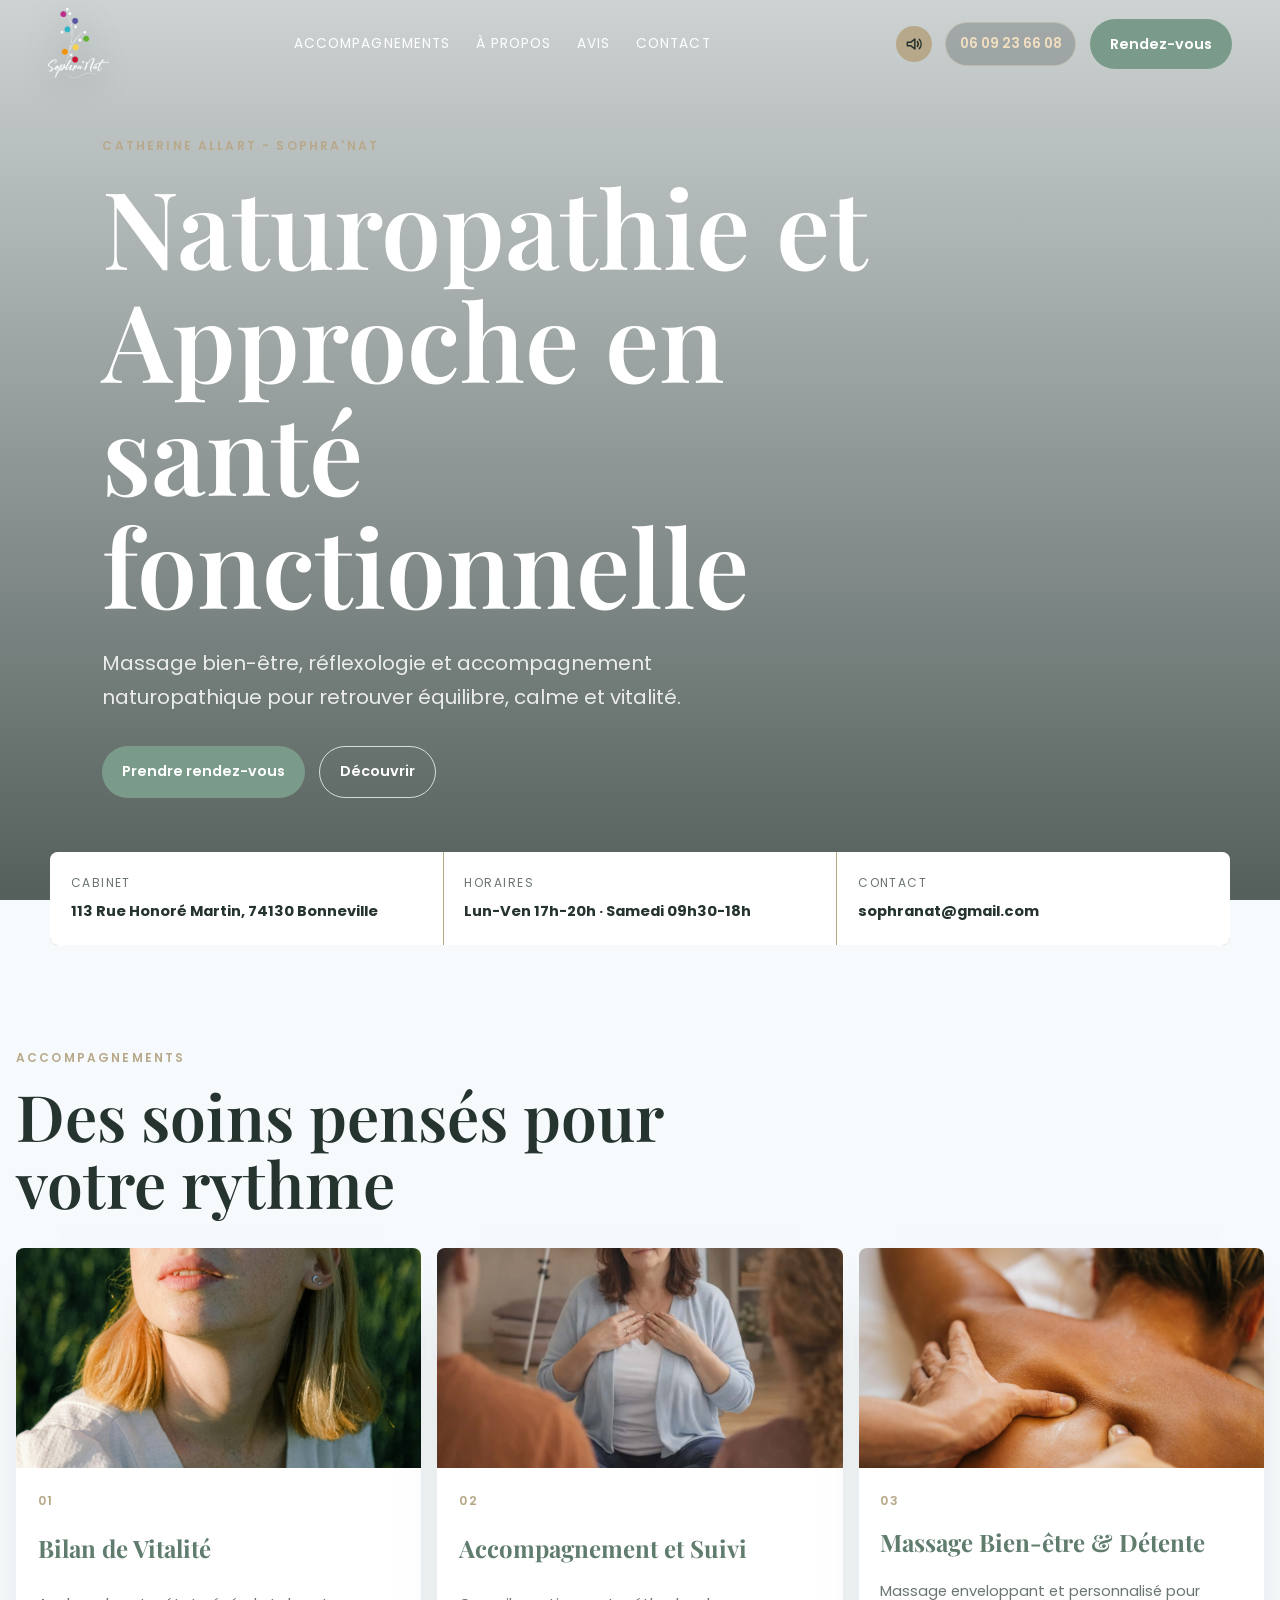
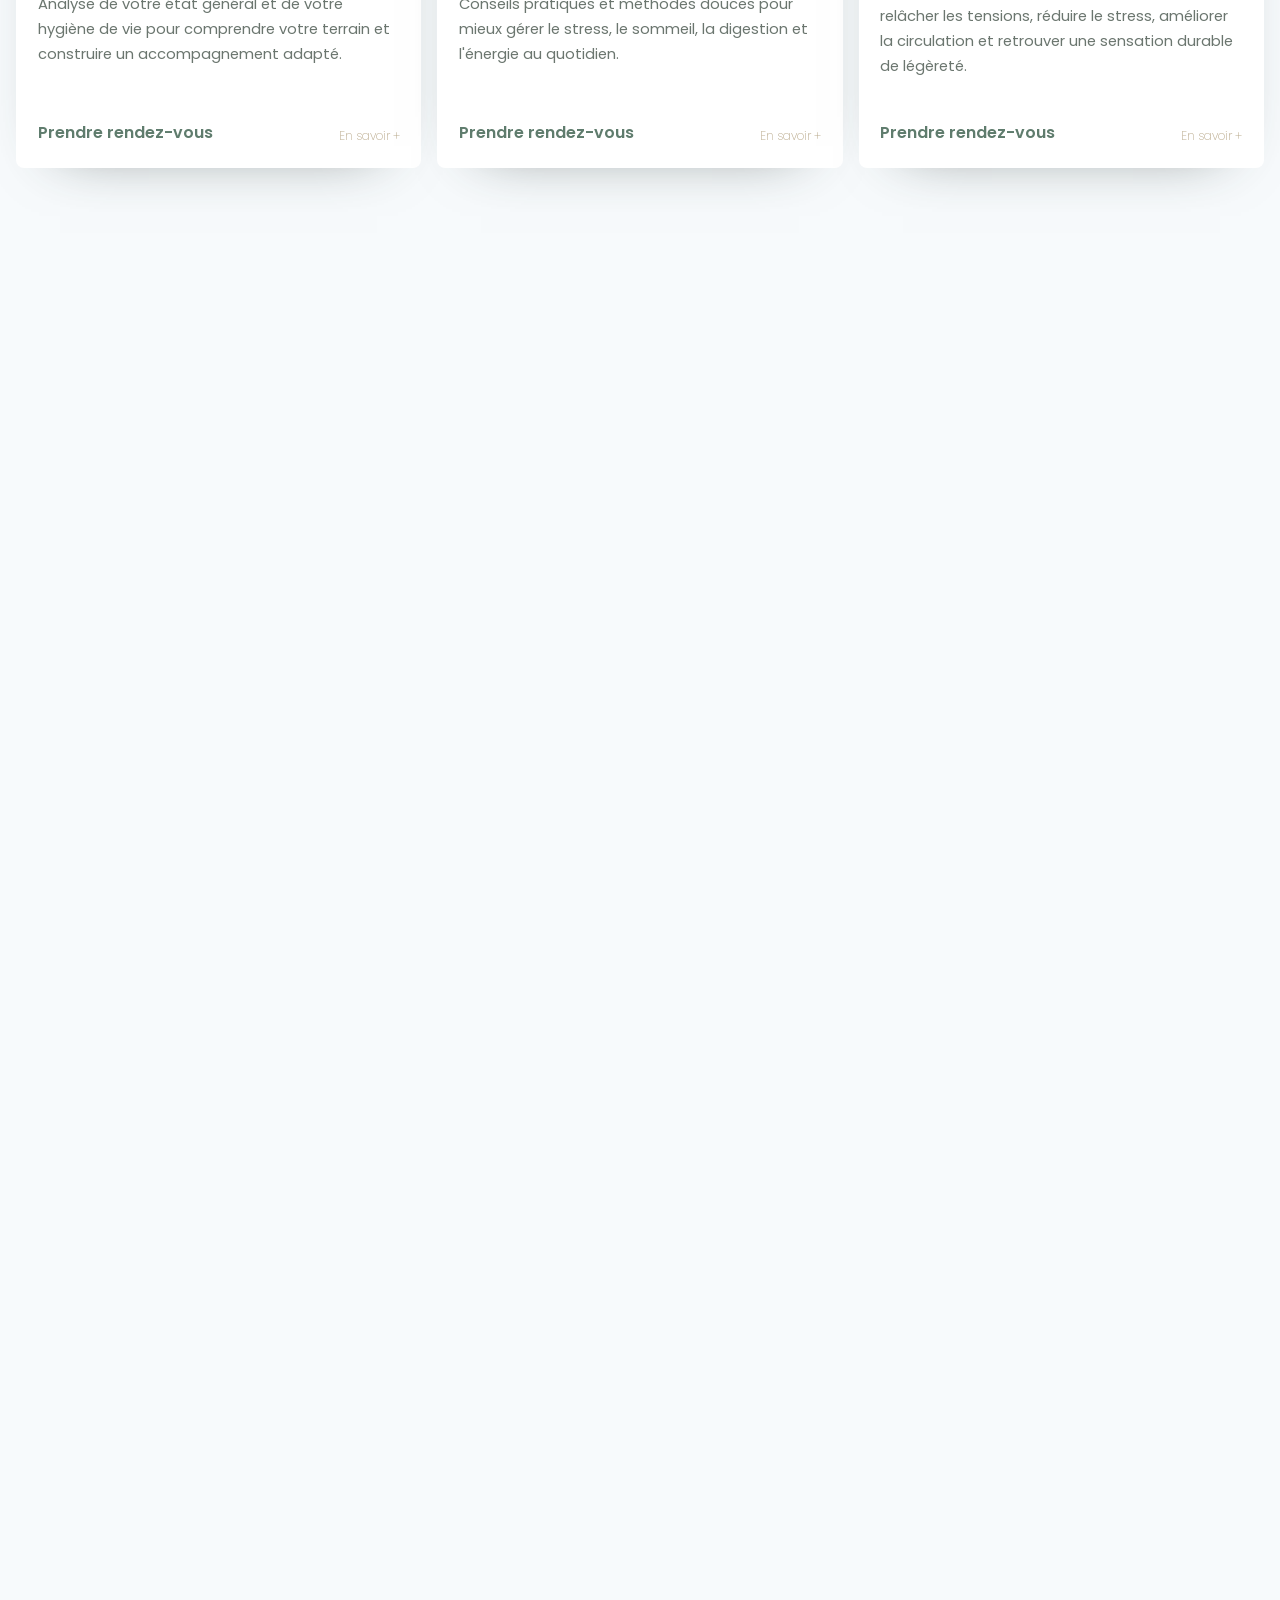
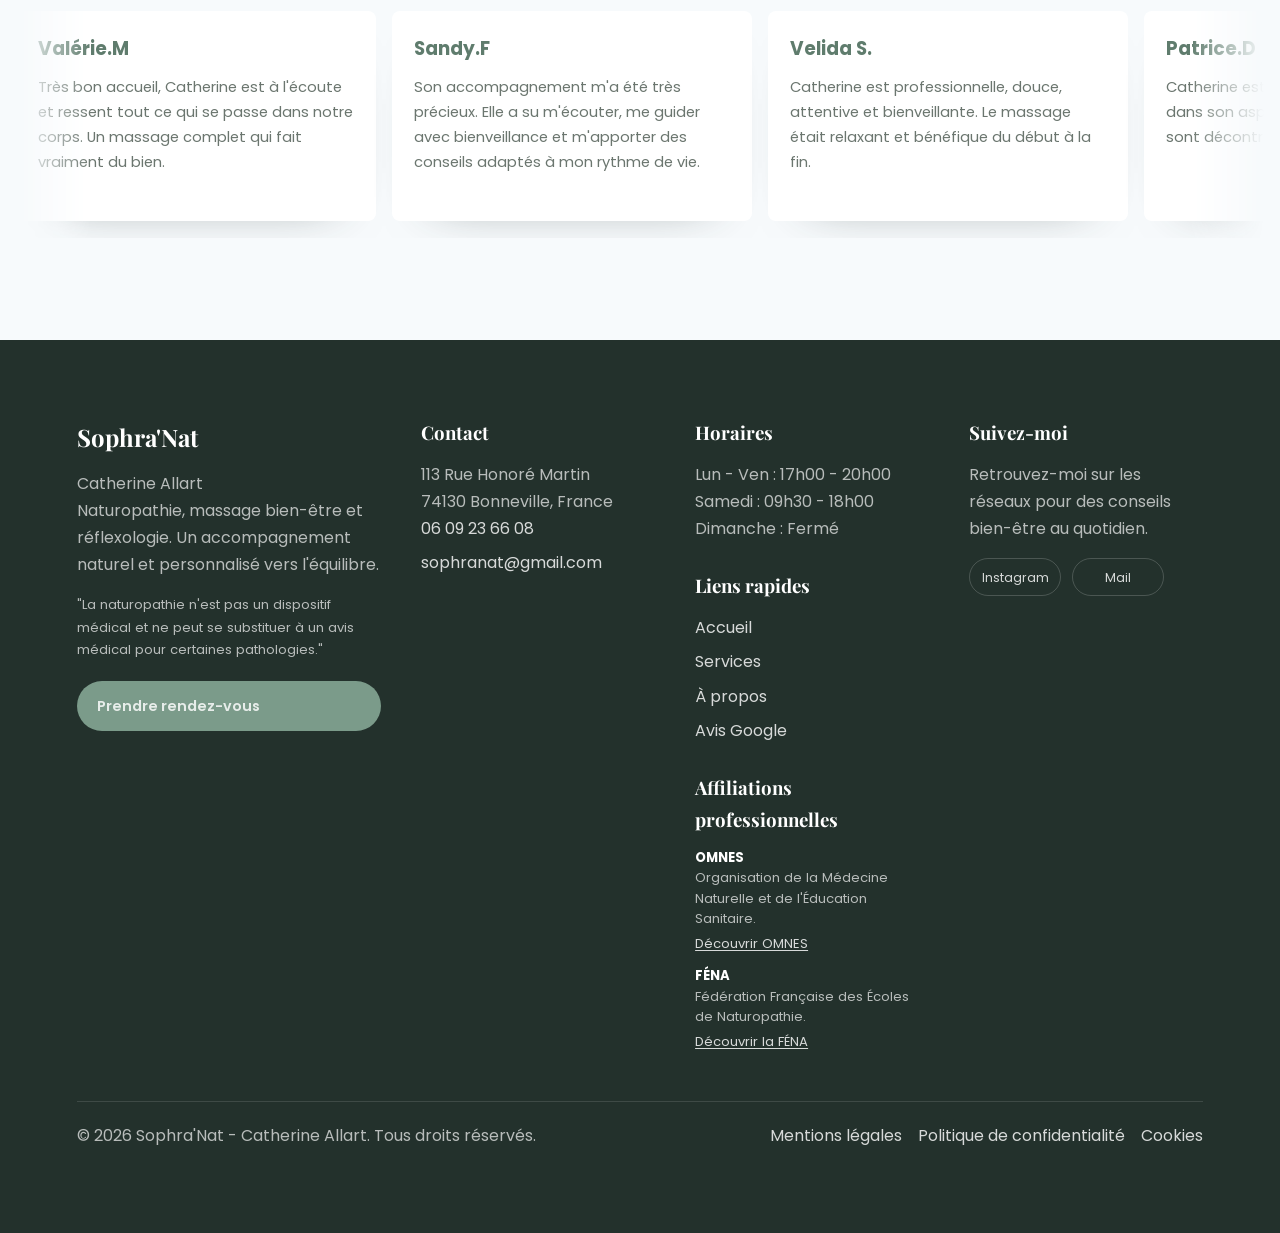
==== commit 6b25c2de: "Ajoute les améliorations à la page publiée" ====
--- a/index.html
+++ b/index.html
@@ -11,6 +11,9 @@
     <link rel="stylesheet" href="styles.css">
 </head>
 <body>
+    <div class="page-loader" id="pageLoader" role="status" aria-label="Chargement du site">
+        <img src="ressources/logo/logo catherine white.png" alt="Sophra'Nat - Catherine Allart">
+    </div>
     <header class="site-header" id="siteHeader">
         <a class="brand" href="#accueil" aria-label="Sophra'Nat - Accueil">
             <img src="ressources/logo/logo catherine white.png" alt="Sophra'Nat Catherine Allart">
@@ -23,7 +26,10 @@
         </nav>
         <div class="header-actions">
             <button class="audio-btn" id="audioBtn" type="button" aria-label="Lire la musique" aria-pressed="false">
-                <span></span>
+                <svg viewBox="0 0 24 24" aria-hidden="true" focusable="false">
+                    <path d="M4 10v4h4l5 4V6l-5 4H4Z"></path>
+                    <path d="M16 9a5 5 0 0 1 0 6M18.5 6.5a8.5 8.5 0 0 1 0 11"></path>
+                </svg>
             </button>
             <a class="phone-link" href="tel:+33609236608">06 09 23 66 08</a>
             <a class="booking-link" href="https://www.resalib.fr/praticien/125279-catherine-allart-naturopathe-bonneville" target="_blank" rel="noopener">Rendez-vous</a>
@@ -197,16 +203,39 @@
                         </div>
                     </div>
                 </article>
+                <article class="service-card reveal">
+                    <img src="ressources/images/pressothérapie.jpg" alt="">
+                    <div class="service-body">
+                        <span class="service-index">07</span>
+                        <h3>Pressothérapie</h3>
+                        <p class="accroche">Séance de 30 min de drainage mécanique pour aider à réduire la sensation de jambes lourdes et les gonflements, et favoriser une sensation de légèreté.</p>
+                        <p class="description-07">Pendant la séance, des bottes équipées de compartiments gonflables exercent des pressions douces et progressives sur les jambes. Ce massage mécanique accompagne le retour veineux et le drainage lymphatique. Installé(e) confortablement, vous profitez d’un temps de détente de 30 minutes, particulièrement apprécié lorsque les jambes sont fatiguées ou après une journée passée debout. La pression est adaptée à votre confort.</p>
+                        <div class="links-service-card">
+                            <a href="https://www.resalib.fr/praticien/125279-catherine-allart-naturopathe-bonneville" target="_blank" rel="noopener">Prendre rendez-vous</a>
+                            <a href="#description-07" class="about-service">En savoir +</a>
+                        </div>
+                    </div>
+                </article>
             </div>
         </section>
 
         <section class="omnes-card reveal">
-            <div>
-                <span class="eyebrow">Membre certifié</span>
-                <h2>OMNES</h2>
-                <p>Organisation de la Médecine Naturelle et de l'Éducation Sanitaire.</p>
-            </div>
-            <a href="https://www.omnes.fr/" target="_blank" rel="noopener">Découvrir</a>
+            <div class="omnes-heading">
+                <span class="eyebrow">Engagements professionnels</span>
+                <h2>Des repères de qualité</h2>
+            </div>
+            <ul class="affiliations-grid">
+                <li>
+                    <h3>OMNES</h3>
+                    <p>Organisation de la Médecine Naturelle et de l'Éducation Sanitaire.</p>
+                    <a href="https://www.omnes.fr/" target="_blank" rel="noopener">Découvrir OMNES <span aria-hidden="true">→</span></a>
+                </li>
+                <li>
+                    <h3>FÉNA</h3>
+                    <p>Fédération Française des Écoles de Naturopathie.</p>
+                    <a href="https://lafena.fr/" target="_blank" rel="noopener">Découvrir la FÉNA <span aria-hidden="true">→</span></a>
+                </li>
+            </ul>
         </section>
 
         <section class="section split-section" id="apropos">
@@ -297,7 +326,9 @@
                 <a href="#services">Services</a>
                 <a href="#apropos">À propos</a>
                 <a href="#avis">Avis Google</a>
-                <a href="https://www.omnes.fr/" target="_blank" rel="noopener">OMNES</a>
+                <h3 class="footer-subtitle">Affiliations professionnelles</h3>
+                <p class="footer-affiliation"><strong>OMNES</strong><br>Organisation de la Médecine Naturelle et de l'Éducation Sanitaire.<br><a href="https://www.omnes.fr/" target="_blank" rel="noopener">Découvrir OMNES</a></p>
+                <p class="footer-affiliation"><strong>FÉNA</strong><br>Fédération Française des Écoles de Naturopathie.<br><a href="https://lafena.fr/" target="_blank" rel="noopener">Découvrir la FÉNA</a></p>
             </div>
             <div>
                 <h3>Suivez-moi</h3>
@@ -321,4 +352,4 @@
     <audio id="ambientAudio" src="ressources/musique/Pufino - Naturally (freetouse.com).mp3" preload="auto" autoplay loop></audio>
     <script src="script.js"></script>
 </body>
-</html>+</html>
--- a/styles.css
+++ b/styles.css
@@ -21,6 +21,39 @@
     overflow-x: hidden;
 }
 a { color: inherit; }
+.page-loader {
+    position: fixed;
+    inset: 0;
+    z-index: 1000;
+    display: grid;
+    place-items: center;
+    background: var(--color-deep);
+    opacity: 1;
+    visibility: visible;
+    transition: opacity 0.7s ease, visibility 0.7s ease;
+}
+.page-loader img {
+    display: block;
+    width: min(260px, 62vw);
+    height: auto;
+    transform-origin: top left;
+    opacity: 0;
+    transform: translateY(12px) scale(0.97);
+    animation: loaderLogoEnter 1.1s ease-out 0.12s forwards;
+}
+.page-loader.is-hidden {
+    opacity: 0;
+    visibility: hidden;
+    pointer-events: none;
+    transition-duration: 0.55s;
+}
+@keyframes loaderLogoEnter {
+    to { opacity: 1; transform: translateY(0) scale(1); }
+}
+@media (prefers-reduced-motion: reduce) {
+    .page-loader, .page-loader img { transition: none; animation: none; }
+    .page-loader img { opacity: 1; transform: none; }
+}
 
 .site-header {
     position: fixed;
@@ -63,20 +96,22 @@
     background: rgba(255,255,255,0.18);
     color: currentColor;
     cursor: pointer;
-}
-.audio-btn span {
-    display: inline-block;
-    width: 0;
-    height: 0;
-    border-top: 6px solid transparent;
-    border-bottom: 6px solid transparent;
-    border-left: 10px solid currentColor;
-}
-.audio-btn.is-playing span {
-    width: 12px;
-    height: 14px;
-    border: 0;
-    background: linear-gradient(90deg, currentColor 0 35%, transparent 35% 65%, currentColor 65% 100%);
+    transition: background-color 0.25s ease, color 0.25s ease, transform 0.25s ease;
+}
+.audio-btn.is-muted {
+    background: var(--color-secondary);
+    color: var(--color-deep);
+}
+.audio-btn svg {
+    display: block;
+    width: 20px;
+    height: 20px;
+    margin: auto;
+    fill: none;
+    stroke: currentColor;
+    stroke-width: 1.8;
+    stroke-linecap: round;
+    stroke-linejoin: round;
 }
 .phone-link {
     color: #f2dec0;
@@ -269,13 +304,45 @@
     padding: clamp(1.5rem, 4vw, 3rem);
     background: linear-gradient(135deg, var(--color-primary), var(--color-primary-dark));
     color: white;
-    display: flex;
+    display: grid;
+    grid-template-columns: minmax(190px, 0.7fr) minmax(0, 1.5fr);
     align-items: center;
-    justify-content: space-between;
-    gap: 2rem;
-}
-.omnes-card p { color: rgba(255,255,255,0.78); }
-.omnes-card a { color: white; font-weight: 600; text-decoration: none; }
+    gap: clamp(1.5rem, 4vw, 3rem);
+}
+.omnes-heading .eyebrow { color: rgba(255,255,255,0.72); }
+.omnes-heading h2 { margin-top: 0.35rem; }
+.affiliations-grid {
+    display: grid;
+    grid-template-columns: repeat(2, minmax(0, 1fr));
+    gap: 1rem;
+    list-style: none;
+}
+.affiliations-grid li {
+    min-height: 180px;
+    padding: 1.25rem;
+    border: 1px solid rgba(255,255,255,0.24);
+    border-radius: 8px;
+    background: rgba(255,255,255,0.08);
+    display: flex;
+    flex-direction: column;
+    align-items: flex-start;
+}
+.affiliations-grid h3 {
+    margin-bottom: 0.45rem;
+    color: white;
+    font-family: var(--font-heading);
+    font-size: 1.35rem;
+}
+.affiliations-grid p { color: rgba(255,255,255,0.78); font-size: 0.86rem; }
+.affiliations-grid a {
+    margin-top: auto;
+    padding-top: 1rem;
+    color: white;
+    font-size: 0.88rem;
+    font-weight: 600;
+    text-decoration: none;
+}
+.affiliations-grid a:hover { text-decoration: underline; }
 
 /* --- Section À propos (split) --- */
 .split-section {
@@ -521,6 +588,9 @@
 .footer-brand-desc { max-width: 420px; }
 .footer-note { color: rgba(255,255,255,0.62); font-size: 0.82rem; max-width: 360px; margin: 1rem 0 1.25rem; }
 .footer-subtitle { margin-top: 1.75rem; }
+.footer-affiliation { margin-top: 0.75rem; font-size: 0.82rem; line-height: 1.55; }
+.footer-affiliation strong { color: white; }
+.site-footer .footer-affiliation a { display: inline-block; margin: 0.3rem 0 0; text-decoration: underline; text-underline-offset: 0.15em; }
 .footer-socials { display: flex; flex-wrap: wrap; gap: 0.65rem; margin-top: 1rem; }
 .footer-socials a {
     width: 92px;
@@ -556,6 +626,7 @@
     .split-image { position: static; }
     .split-image-frame::before { display: none; }
     .split-copy .lead::first-letter { font-size: 2.2em; }
+    .intro-strip { margin-top: 1rem; }
 }
 @media (max-width: 760px) {
     .site-header { height: 76px; padding: 0.75rem 1rem; }
@@ -566,11 +637,12 @@
     .intro-strip { grid-template-columns: 1fr; }
     .services-grid, .footer-main { grid-template-columns: 1fr; }
     .service-card { min-height: auto; }
-    .omnes-card { flex-direction: column; align-items: flex-start; }
+    .omnes-card { grid-template-columns: 1fr; }
+    .affiliations-grid { grid-template-columns: 1fr; }
     .footer-bottom { flex-direction: column; }
 }
 @media (max-width: 420px) {
     .hero h1 { font-size: 2.65rem; }
     .section { width: min(100% - 1.5rem, 1280px); }
     .service-card img { height: 180px; }
-}+}
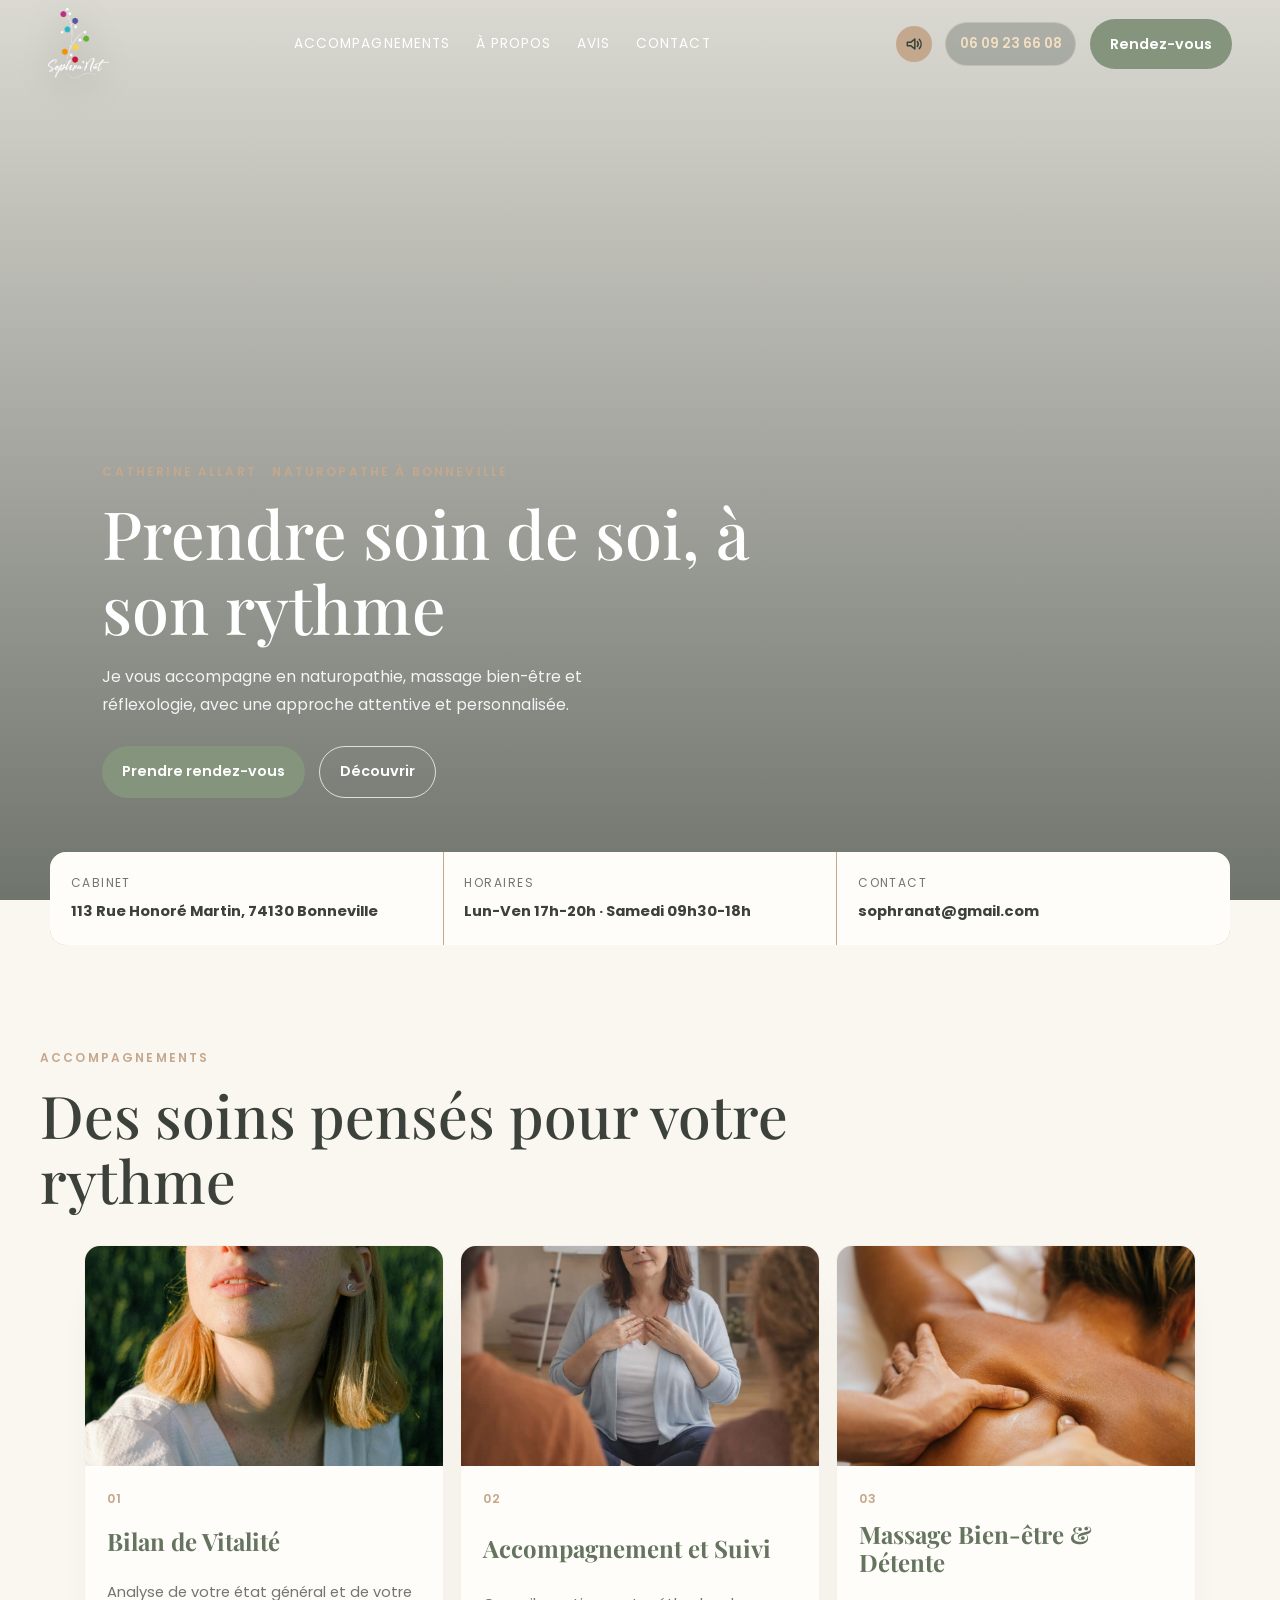
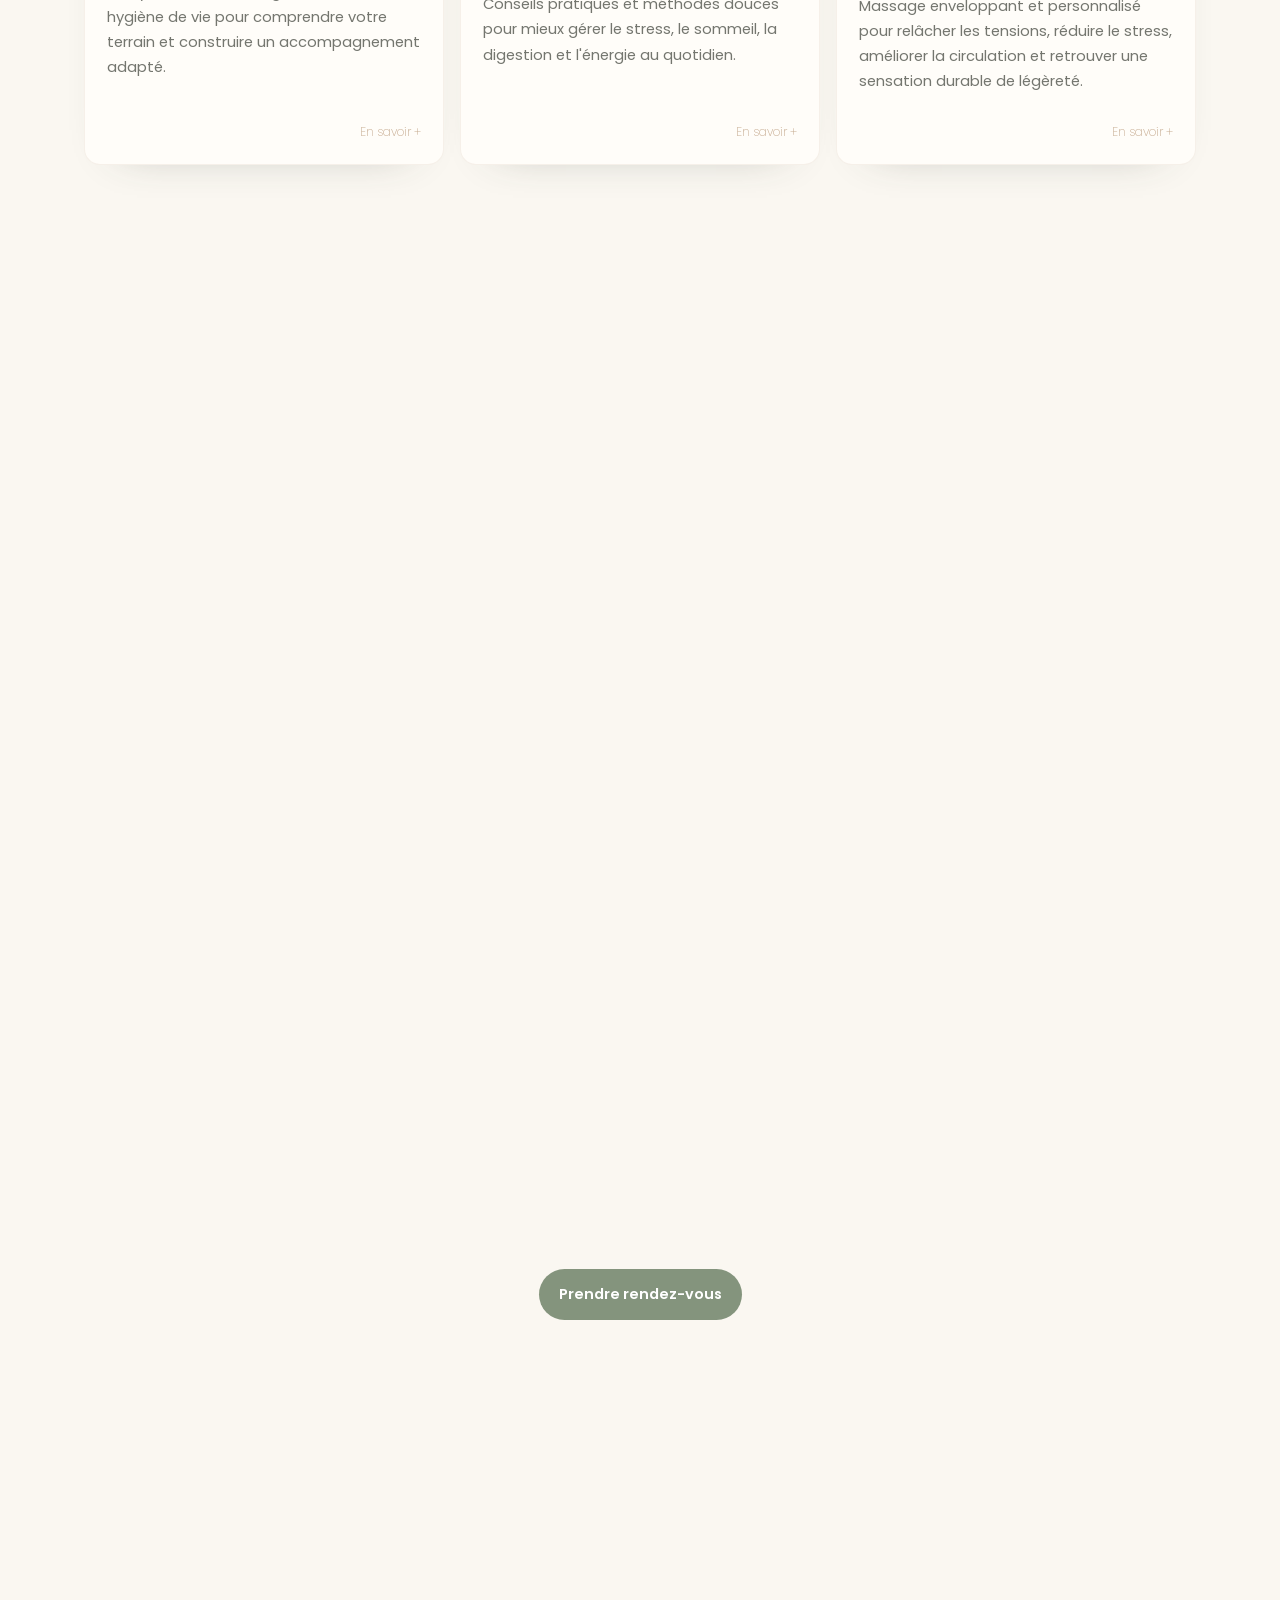
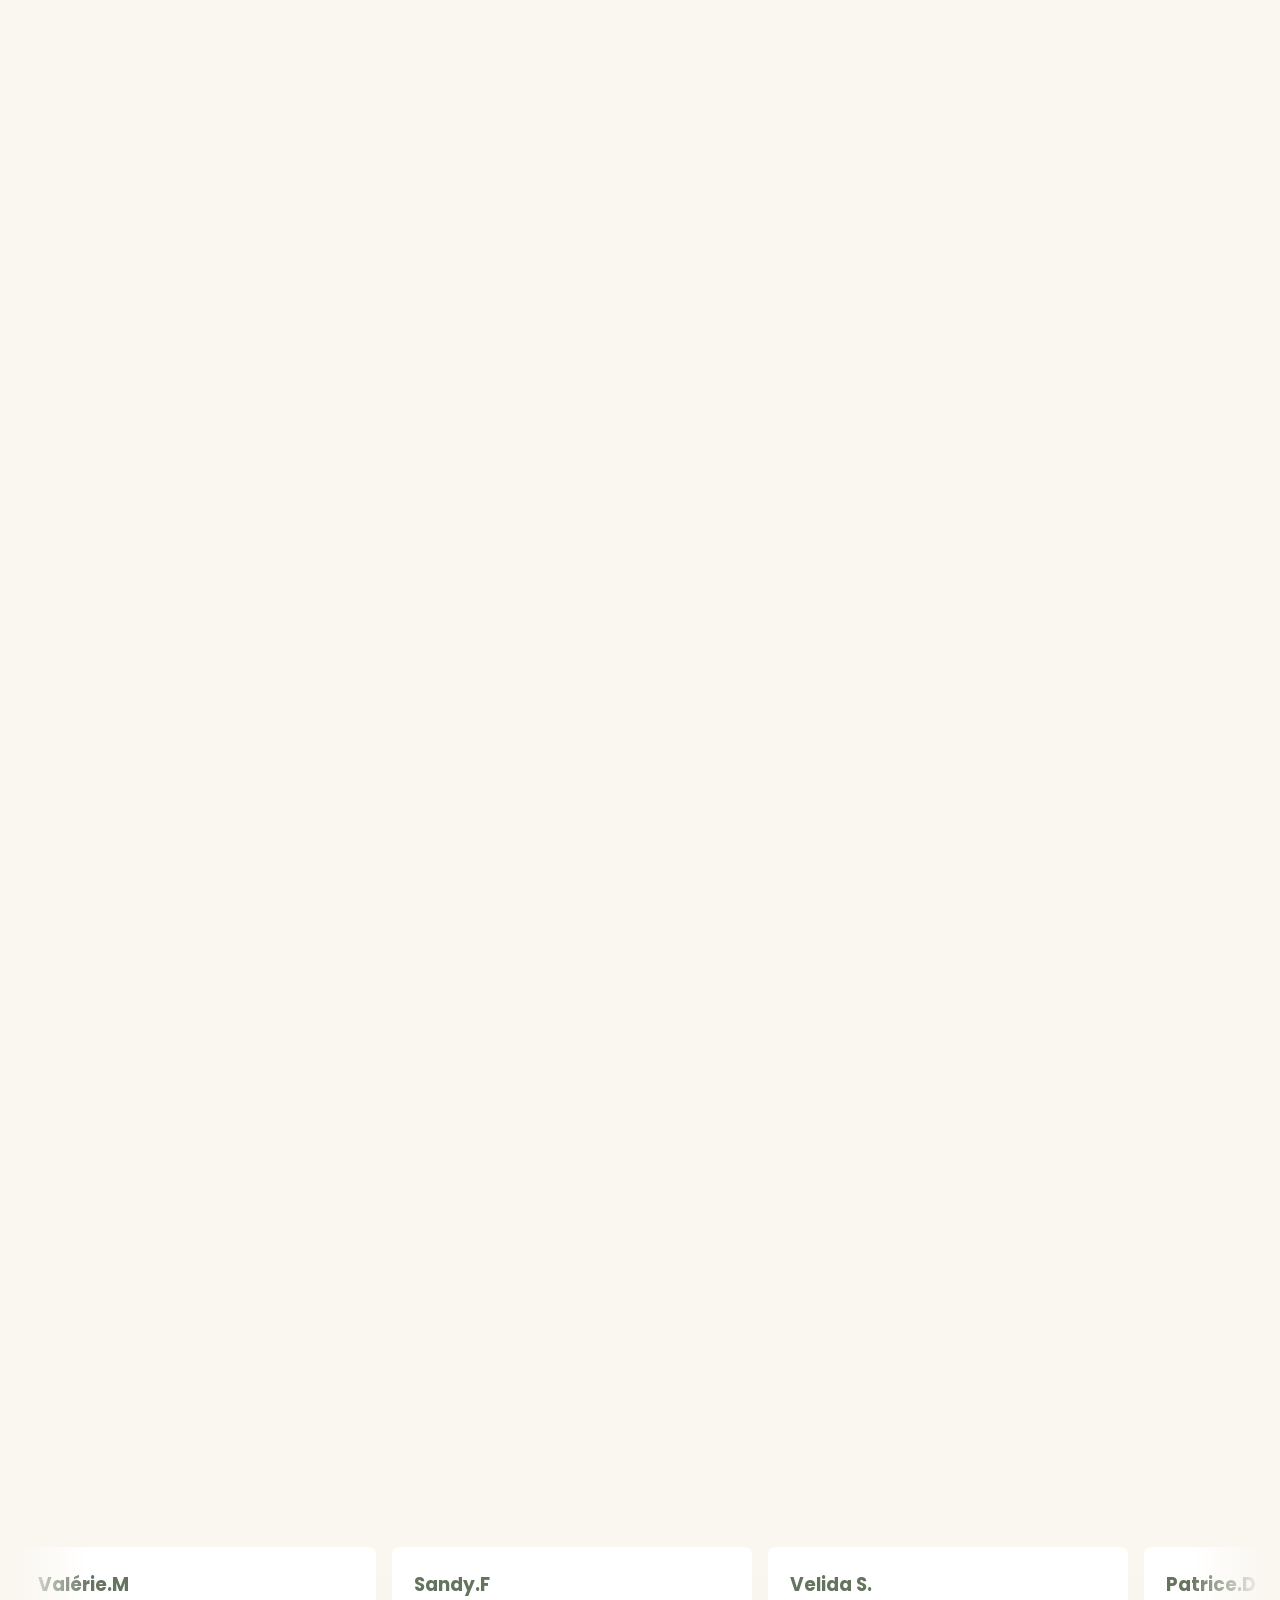
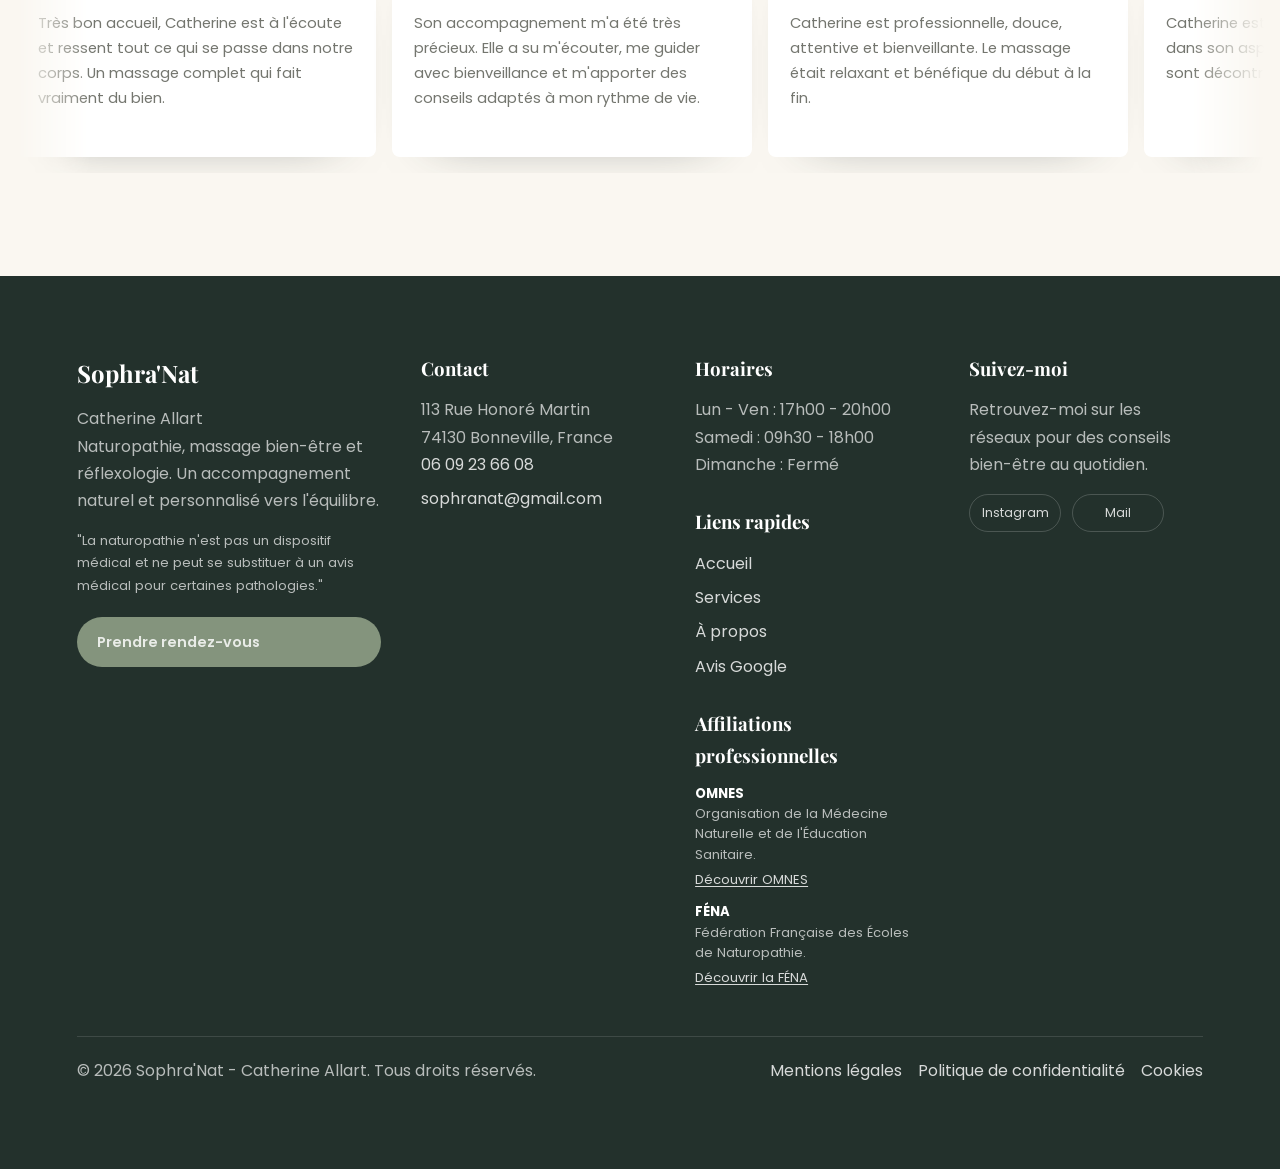
==== commit 37f10261: "Adoucit le design et ajoute des animations" ====
--- a/index.html
+++ b/index.html
@@ -43,9 +43,9 @@
             </video>
             <div class="hero-overlay"></div>
             <div class="hero-content reveal">
-                <p class="eyebrow">Catherine Allart - Sophra'Nat</p>
-                <h1> Naturopathie et Approche en santé fonctionnelle</h1>
-                <p class="hero-lead">Massage bien-être, réflexologie et accompagnement naturopathique pour retrouver équilibre, calme et vitalité.</p>
+                <p class="eyebrow">Catherine Allart · Naturopathe à Bonneville</p>
+                <h1>Prendre soin de soi, à son rythme</h1>
+                <p class="hero-lead">Je vous accompagne en naturopathie, massage bien-être et réflexologie, avec une approche attentive et personnalisée.</p>
                 <div class="hero-actions">
                     <a class="primary-btn" href="https://www.resalib.fr/praticien/125279-catherine-allart-naturopathe-bonneville" target="_blank" rel="noopener">Prendre rendez-vous</a>
                     <a class="secondary-btn" href="#services">Découvrir</a>
@@ -100,7 +100,6 @@
                             Je vous fais parvenir une synthèse complète sur l'évaluation des déséquilibres fonctionnels constatés avec pour accompagnement
                             des conseils/recommandations ciblés à mettre en place avant le second rendez-vous de suivi (dans les 5 jours qui suivent le rendez-vous).</p>
                         <div class="links-service-card">
-                            <a href="https://www.resalib.fr/praticien/125279-catherine-allart-naturopathe-bonneville" target="_blank" rel="noopener">Prendre rendez-vous</a>
                             <a href="#description-01" class="about-service">En savoir +</a>
                         </div>
                     </div>
@@ -114,7 +113,6 @@
                         <p class="accroche">Conseils pratiques et méthodes douces pour mieux gérer le stress, le sommeil, la digestion et l'énergie au quotidien.</p>
                         <p class="description-02">Parce que chaque personne est unique, votre accompagnement le sera aussi. En naturopathie fonctionnelle, il n'existe pas de solution universelle. Mon rôle est de vous proposer un suivi personnalisé, adapté à votre histoire, votre mode de vie, vos objectifs et vos besoins. Après le bilan de vitalité complet, nous définissons ensemble un programme personnalisé, évolutif et réaliste. Celui-ci peut inclure des conseils en : - alimentation - hygiène de vie, - gestion du stress et des émotions - sommeil - activité physique - micronutrition - phytothérapie, si cela est adapté - ainsi que des techniques de relaxation ou massage bien-être, ciblé, ou atelier de respiration ou de réflexologie bien-être. Chaque levier est utilisé de manière cohérente selon vos besoins. Au fil des consultations, nous évaluons, adaptons les recommandations afin d'obtenir des résultats durables. Mon but est de vous aider à mieux comprendre le fonctionnement de votre organisme afin que vous deveniez pleinement acteur de votre santé. Votre santé mérite une approche personnalisée. Ensemble, construisons des solutions durables pour retrouver équilibre, vitalité et bien-être.</p>
                         <div class="links-service-card">
-                            <a href="https://www.resalib.fr/praticien/125279-catherine-allart-naturopathe-bonneville" target="_blank" rel="noopener">Prendre rendez-vous</a>
                             <a href="#description-02" class="about-service">En savoir +</a>
                         </div>
                     </div>
@@ -135,7 +133,6 @@
                             - reconnecter le corps et l'esprit dans un moment suspendu.
                             Chaque séance débute par un court échange afin d'ajuster la pression, les zones travaillées et l'huile végétale utilisée. Le massage bien-être ne remplace pas un soin médical, mais s'inscrit dans une démarche globale de santé et de prévention.</p>
                         <div class="links-service-card">
-                            <a href="https://www.resalib.fr/praticien/125279-catherine-allart-naturopathe-bonneville" target="_blank" rel="noopener">Prendre rendez-vous</a>
                             <a href="#description-03" class="about-service">En savoir +</a>
                         </div>
                     </div>
@@ -156,7 +153,6 @@
                             - accompagner les périodes de fatigue, de stress ou de changement de rythme.
                             Confortablement installé(e), vous profitez d'un moment de lâcher-prise pendant que le travail sur les pieds agit en profondeur. La séance se termine par des conseils personnalisés d'hygiène de vie pour prolonger les bienfaits au quotidien.</p>
                         <div class="links-service-card">
-                            <a href="https://www.resalib.fr/praticien/125279-catherine-allart-naturopathe-bonneville" target="_blank" rel="noopener">Prendre rendez-vous</a>
                             <a href="#description-04" class="about-service">En savoir +</a>
                         </div>
                     </div>
@@ -177,7 +173,6 @@
                             - regain de vitalité et de légèreté.
                             La séance commence par un temps d'échange pour identifier les zones prioritaires et adapter la pression. Le massage est réalisé à l'huile végétale bio, dans le respect de votre confort et de votre sensibilité.</p>
                         <div class="links-service-card">
-                            <a href="https://www.resalib.fr/praticien/125279-catherine-allart-naturopathe-bonneville" target="_blank" rel="noopener">Prendre rendez-vous</a>
                             <a href="#description-05" class="about-service">En savoir +</a>
                         </div>
                     </div>
@@ -198,7 +193,6 @@
                             - la définition des prochains petits pas atteignables.
                             Ce rendez-vous se veut souple et bienveillant : il n'y a pas d'échec, seulement des ajustements. Vous devenez peu à peu autonome dans la lecture de vos signaux corporels et dans les choix qui soutiennent votre équilibre au quotidien.</p>
                         <div class="links-service-card">
-                            <a href="https://www.resalib.fr/praticien/125279-catherine-allart-naturopathe-bonneville" target="_blank" rel="noopener">Prendre rendez-vous</a>
                             <a href="#description-06" class="about-service">En savoir +</a>
                         </div>
                     </div>
@@ -211,11 +205,13 @@
                         <p class="accroche">Séance de 30 min de drainage mécanique pour aider à réduire la sensation de jambes lourdes et les gonflements, et favoriser une sensation de légèreté.</p>
                         <p class="description-07">Pendant la séance, des bottes équipées de compartiments gonflables exercent des pressions douces et progressives sur les jambes. Ce massage mécanique accompagne le retour veineux et le drainage lymphatique. Installé(e) confortablement, vous profitez d’un temps de détente de 30 minutes, particulièrement apprécié lorsque les jambes sont fatiguées ou après une journée passée debout. La pression est adaptée à votre confort.</p>
                         <div class="links-service-card">
-                            <a href="https://www.resalib.fr/praticien/125279-catherine-allart-naturopathe-bonneville" target="_blank" rel="noopener">Prendre rendez-vous</a>
                             <a href="#description-07" class="about-service">En savoir +</a>
                         </div>
                     </div>
                 </article>
+            </div>
+            <div class="services-cta">
+                <a class="primary-btn" href="https://www.resalib.fr/praticien/125279-catherine-allart-naturopathe-bonneville" target="_blank" rel="noopener">Prendre rendez-vous</a>
             </div>
         </section>
 
--- a/styles.css
+++ b/styles.css
@@ -1,12 +1,12 @@
 :root {
-    --color-primary: #7B9B8A;
-    --color-primary-dark: #5F7C6D;
-    --color-deep: #23312c;
-    --color-secondary: #B8A88A;
-    --color-text: #26342f;
-    --color-muted: #6b766f;
-    --color-bg: #F7FAFC;
-    --color-white: #FFFFFF;
+    --color-primary: #84947d;
+    --color-primary-dark: #65745f;
+    --color-deep: #354139;
+    --color-secondary: #c4a88d;
+    --color-text: #3c423b;
+    --color-muted: #74766f;
+    --color-bg: #faf7f1;
+    --color-white: #fffdf9;
     --font-body: 'Poppins', sans-serif;
     --font-heading: 'Playfair Display', Georgia, serif;
 }
@@ -69,7 +69,7 @@
     transition: background 0.3s ease, color 0.3s ease, box-shadow 0.3s ease, padding 0.3s ease;
 }
 .site-header.is-scrolled {
-    background: rgba(35, 49, 44, 0.88);
+    background: rgba(53, 65, 57, 0.88);
     color: white;
     backdrop-filter: blur(16px);
     box-shadow: 0 18px 42px -28px rgba(15, 24, 20, 0.75);
@@ -141,6 +141,13 @@
 }
 .booking-link, .primary-btn { background: var(--color-primary); color: white; }
 .secondary-btn { border: 1px solid rgba(255,255,255,0.75); color: white; }
+.booking-link, .primary-btn, .secondary-btn {
+    transition: transform 0.25s ease, box-shadow 0.25s ease, background-color 0.25s ease;
+}
+.booking-link:hover, .primary-btn:hover, .secondary-btn:hover {
+    transform: translateY(-2px);
+    box-shadow: 0 10px 24px -16px rgba(35,49,44,0.75);
+}
 
 .hero {
     position: relative;
@@ -153,8 +160,8 @@
 }
 .hero-video, .hero-overlay { position: absolute; inset: 0; width: 100%; height: 100%; }
 .hero-video { object-fit: cover; }
-.hero-overlay { background: linear-gradient(180deg, rgba(38,52,47,0.2), rgba(38,52,47,0.78)); }
-.hero-content { position: relative; max-width: 820px; }
+.hero-overlay { background: linear-gradient(180deg, rgba(53,58,48,0.16), rgba(45,54,46,0.68)); }
+.hero-content { position: relative; max-width: 760px; }
 .eyebrow {
     color: var(--color-secondary);
     text-transform: uppercase;
@@ -165,12 +172,23 @@
 }
 .hero h1, .section-heading h2, .split-copy h2, .omnes-card h2 {
     font-family: var(--font-heading);
-    font-weight: 600;
-    line-height: 1.05;
-}
-.hero h1 { font-size: clamp(3.4rem, 8.4vw, 8rem); max-width: 980px; }
-.hero-lead { max-width: 620px; margin: 1.5rem 0 2rem; font-size: clamp(1rem, 1.6vw, 1.25rem); color: rgba(255,255,255,0.86); }
+    font-weight: 500;
+    line-height: 1.12;
+}
+.hero h1 { font-size: clamp(2.35rem, 5.2vw, 4.5rem); max-width: 760px; }
+.hero-lead { max-width: 540px; margin: 1.15rem 0 1.7rem; font-size: clamp(0.98rem, 1.15vw, 1.12rem); line-height: 1.75; color: rgba(255,255,255,0.9); }
 .hero-actions { display: flex; gap: 0.85rem; flex-wrap: wrap; }
+.hero-content > .eyebrow,
+.hero-content > h1,
+.hero-content > .hero-lead,
+.hero-content > .hero-actions { opacity: 0; transform: translateY(14px); }
+.hero-content.is-visible > .eyebrow { animation: heroCopyEnter 0.65s ease 0.05s both; }
+.hero-content.is-visible > h1 { animation: heroCopyEnter 0.75s ease 0.16s both; }
+.hero-content.is-visible > .hero-lead { animation: heroCopyEnter 0.75s ease 0.28s both; }
+.hero-content.is-visible > .hero-actions { animation: heroCopyEnter 0.75s ease 0.4s both; }
+@keyframes heroCopyEnter {
+    to { opacity: 1; transform: translateY(0); }
+}
 
 /* --- Intro strip --- */
 .intro-strip {
@@ -182,7 +200,7 @@
     grid-template-columns: repeat(3, 1fr);
     gap: 1px;
     background: rgba(123,155,138,0.18);
-    border-radius: 8px;
+    border-radius: 16px;
     overflow: hidden;
     box-shadow: 0 24px 70px -52px rgba(38,52,47,0.7);
     transition:
@@ -201,7 +219,7 @@
     100% { transform: translateY(0)    scale(1); }
 }
 .intro-strip div {
-    background: white;
+    background: var(--color-white);
     padding: 1.3rem;
     opacity: 0;
     transform: translateY(10px);
@@ -220,22 +238,24 @@
     padding: clamp(4rem, 8vw, 8rem) 0;
 }
 .section-heading { max-width: 760px; margin-bottom: 2rem; }
-.section-heading h2, .split-copy h2 { font-size: clamp(2rem, 5vw, 4.6rem); }
+.section-heading h2, .split-copy h2 { font-size: clamp(2rem, 4.6vw, 3.8rem); }
 
 /* --- Services --- */
-.services-section { width: min(1440px, calc(100% - 2rem)); }
+.services-section { width: min(1200px, calc(100% - 2rem)); }
 .services-grid {
     display: grid;
-    grid-template-columns: repeat(3, minmax(0, 1fr));
+    grid-template-columns: repeat(3, minmax(0, 360px));
     align-items: center;
     gap: 1rem;
+    justify-content: center;
 }
 .service-card {
     min-height: 520px;
-    background: white;
-    border-radius: 8px;
+    background: var(--color-white);
+    border: 1px solid rgba(196,168,141,0.15);
+    border-radius: 16px;
     overflow: hidden;
-    box-shadow: 0 22px 58px -44px rgba(38,52,47,0.65);
+    box-shadow: 0 18px 44px -38px rgba(53,65,57,0.45);
     display: flex;
     flex-direction: column;
     transition: transform 0.5s cubic-bezier(0.22, 1, 0.36, 1), box-shadow 0.5s ease;
@@ -246,7 +266,12 @@
     z-index: 2;
     position: relative;
 }
-.service-card img { width: 100%; height: 220px; object-fit: cover; }
+.service-card img { width: 100%; height: 220px; object-fit: cover; transition: transform 0.8s cubic-bezier(0.22, 1, 0.36, 1); }
+.service-card:hover:not(:has(> .service-body > [class^="description-"].is-open)) {
+    transform: translateY(-4px);
+    box-shadow: 0 25px 54px -38px rgba(53,65,57,0.55);
+}
+.service-card:hover img { transform: scale(1.035); }
 .service-body { padding: 1.35rem; display: flex; flex: 1; flex-direction: column; justify-content: space-between; }
 .service-index { color: var(--color-secondary); font-size: 0.78rem; font-weight: 600; letter-spacing: 0.14em; }
 .service-card h3 { font-family: var(--font-heading); color: var(--color-primary-dark); font-size: 1.5rem; margin: 0.5rem 0 0.9rem; line-height: 1.18; }
@@ -283,8 +308,9 @@
 .links-service-card {
     display: flex;
     align-items: center;
-    justify-content: space-between;
-}
+    justify-content: flex-end;
+}
+.services-cta { display: flex; justify-content: center; margin-top: 2rem; }
 .links-service-card .about-service {
     font-size: 0.75rem;
     font-weight: 200;
@@ -343,6 +369,12 @@
     text-decoration: none;
 }
 .affiliations-grid a:hover { text-decoration: underline; }
+.omnes-card.is-visible .affiliations-grid li { animation: tileEnter 0.65s ease both; }
+.omnes-card.is-visible .affiliations-grid li:nth-child(2) { animation-delay: 0.12s; }
+@keyframes tileEnter {
+    from { opacity: 0; transform: translateY(10px); }
+    to { opacity: 1; transform: translateY(0); }
+}
 
 /* --- Section À propos (split) --- */
 .split-section {
@@ -358,7 +390,7 @@
 }
 .split-image-frame {
     position: relative;
-    border-radius: 12px;
+    border-radius: 20px;
     overflow: hidden;
     box-shadow: 0 40px 80px -50px rgba(38,52,47,0.55);
 }
@@ -369,7 +401,7 @@
     width: 65%;
     height: 65%;
     background: var(--color-secondary);
-    border-radius: 12px;
+    border-radius: 20px;
     z-index: -1;
     opacity: 0.35;
     transform: translate(18px, -18px);
@@ -406,18 +438,16 @@
 .split-copy h2 { margin-bottom: 1.5rem; }
 .split-copy p { color: var(--color-muted); margin: 0 0 1rem; }
 .split-copy .lead {
-    font-size: clamp(1.05rem, 1.4vw, 1.25rem);
-    line-height: 1.6;
+    font-size: clamp(1rem, 1.1vw, 1.12rem);
+    line-height: 1.75;
     color: var(--color-text);
-    margin-bottom: 2.5rem;
-    max-width: 55ch;
+    margin-bottom: 2rem;
+    max-width: 58ch;
 }
 .split-copy .lead::first-letter {
     font-family: var(--font-heading);
-    font-size: 2.6em;
-    float: left;
-    line-height: 0.9;
-    padding: 0.35rem 0.6rem 0 0;
+    font-size: 1.2em;
+    line-height: inherit;
     color: var(--color-primary-dark);
 }
 .split-pillars {
@@ -434,9 +464,9 @@
     column-gap: 1.1rem;
     row-gap: 0.25rem;
     padding: 1rem 1.1rem;
-    background: white;
-    border-radius: 10px;
-    border: 1px solid rgba(123,155,138,0.14);
+    background: var(--color-white);
+    border-radius: 16px;
+    border: 1px solid rgba(196,168,141,0.22);
     box-shadow: 0 18px 40px -36px rgba(38,52,47,0.35);
     transition: transform 0.4s ease, box-shadow 0.4s ease, border-color 0.4s ease;
 }
@@ -616,16 +646,29 @@
 .reveal { opacity: 0; transform: translateY(24px); transition: opacity 0.75s ease, transform 0.75s ease; }
 .reveal.is-visible { opacity: 1; transform: translateY(0); }
 
+@media (prefers-reduced-motion: reduce) {
+    .hero-content > .eyebrow,
+    .hero-content > h1,
+    .hero-content > .hero-lead,
+    .hero-content > .hero-actions { opacity: 1; transform: none; animation: none !important; }
+    .booking-link, .primary-btn, .secondary-btn,
+    .service-card, .service-card img, .reveal { transition: none !important; }
+    .service-card:hover, .service-card:hover img { transform: none !important; }
+    .intro-strip.reveal.is-visible { animation: none; }
+    .reveal { opacity: 1; transform: none; }
+    .omnes-card.is-visible .affiliations-grid li { animation: none; }
+}
+
 @media (max-width: 1100px) {
     .desktop-nav { display: none; }
-    .services-grid { grid-template-columns: repeat(2, minmax(0, 1fr)); }
+    .services-grid { grid-template-columns: repeat(2, minmax(0, 360px)); }
     .footer-main { grid-template-columns: 1fr 1fr; }
 }
 @media (max-width: 899px) {
     .split-section { grid-template-columns: 1fr; }
     .split-image { position: static; }
     .split-image-frame::before { display: none; }
-    .split-copy .lead::first-letter { font-size: 2.2em; }
+    .split-copy .lead::first-letter { font-size: 1.2em; }
     .intro-strip { margin-top: 1rem; }
 }
 @media (max-width: 760px) {
@@ -636,13 +679,14 @@
     .hero { min-height: 88svh; padding: 7rem 1rem 3rem; }
     .intro-strip { grid-template-columns: 1fr; }
     .services-grid, .footer-main { grid-template-columns: 1fr; }
+    .services-grid { grid-template-columns: minmax(0, 440px); justify-content: center; }
     .service-card { min-height: auto; }
     .omnes-card { grid-template-columns: 1fr; }
     .affiliations-grid { grid-template-columns: 1fr; }
     .footer-bottom { flex-direction: column; }
 }
 @media (max-width: 420px) {
-    .hero h1 { font-size: 2.65rem; }
+    .hero h1 { font-size: 2.25rem; }
     .section { width: min(100% - 1.5rem, 1280px); }
     .service-card img { height: 180px; }
 }
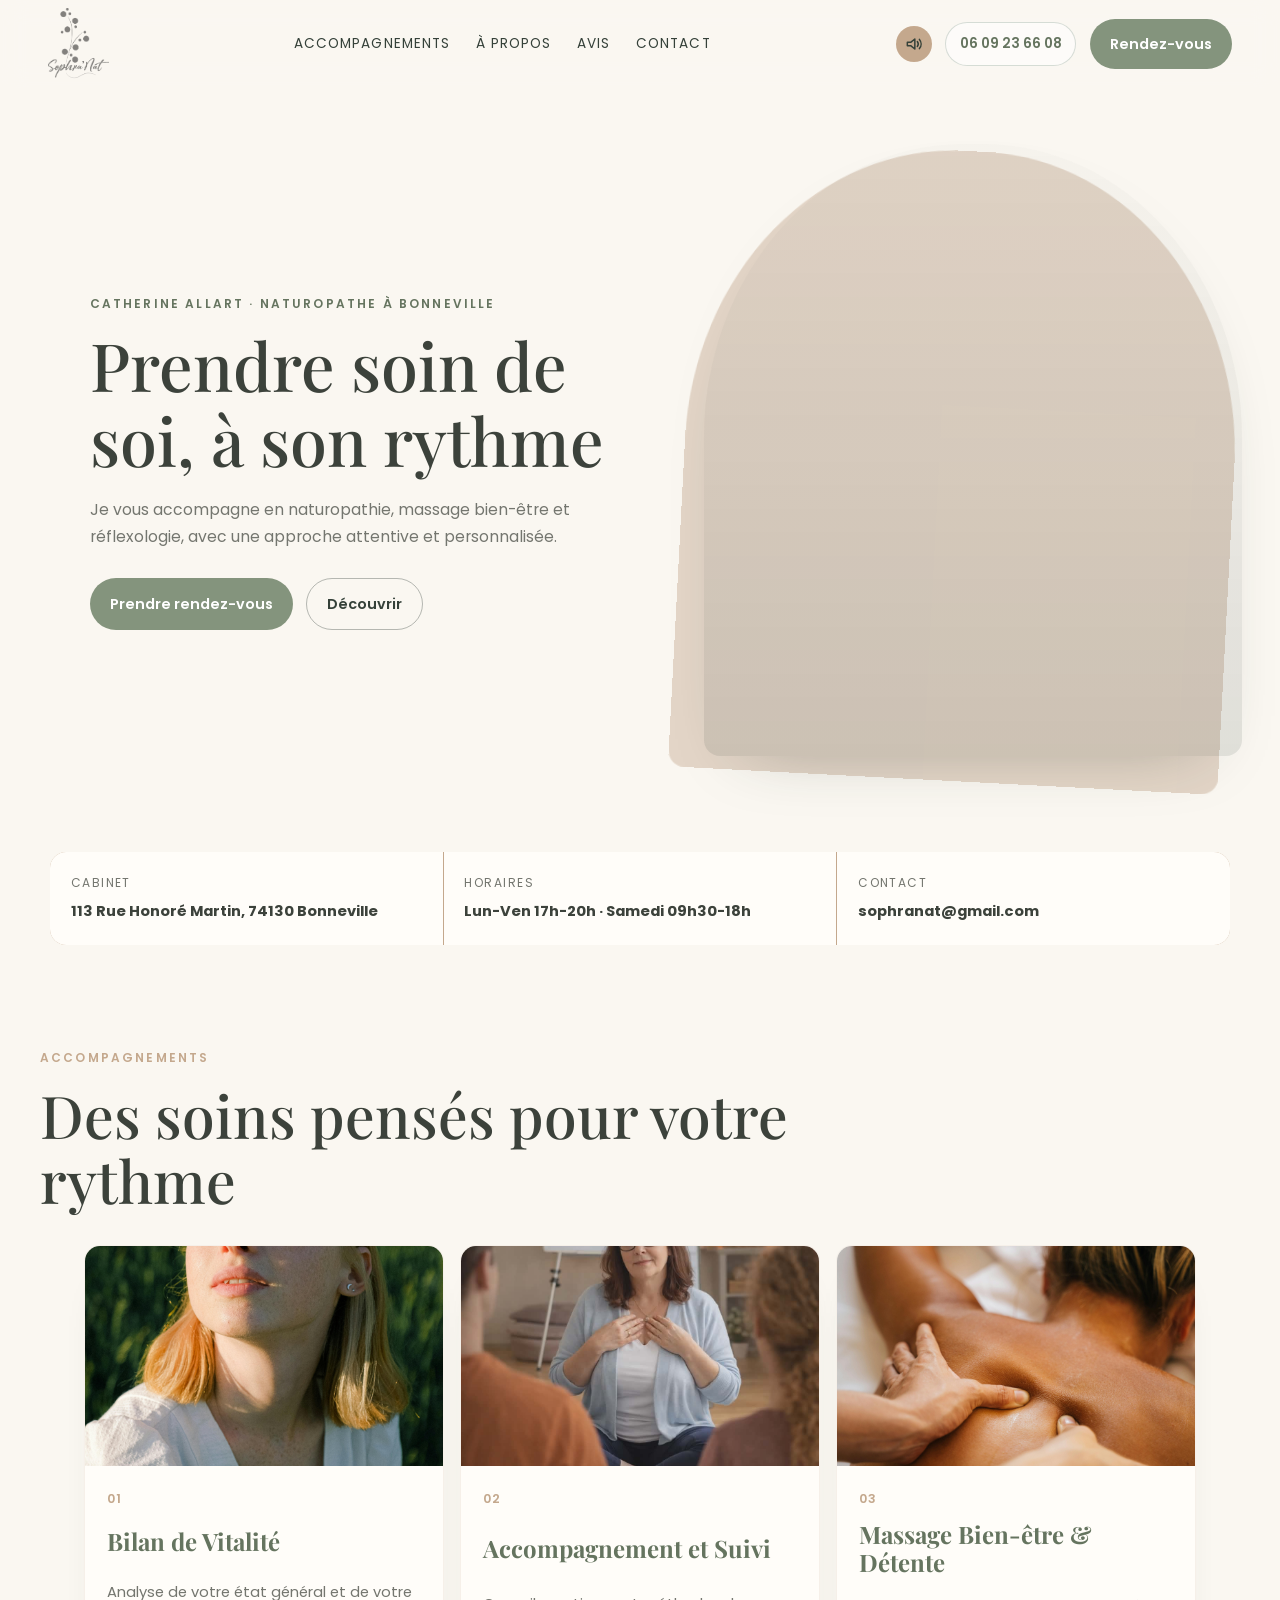
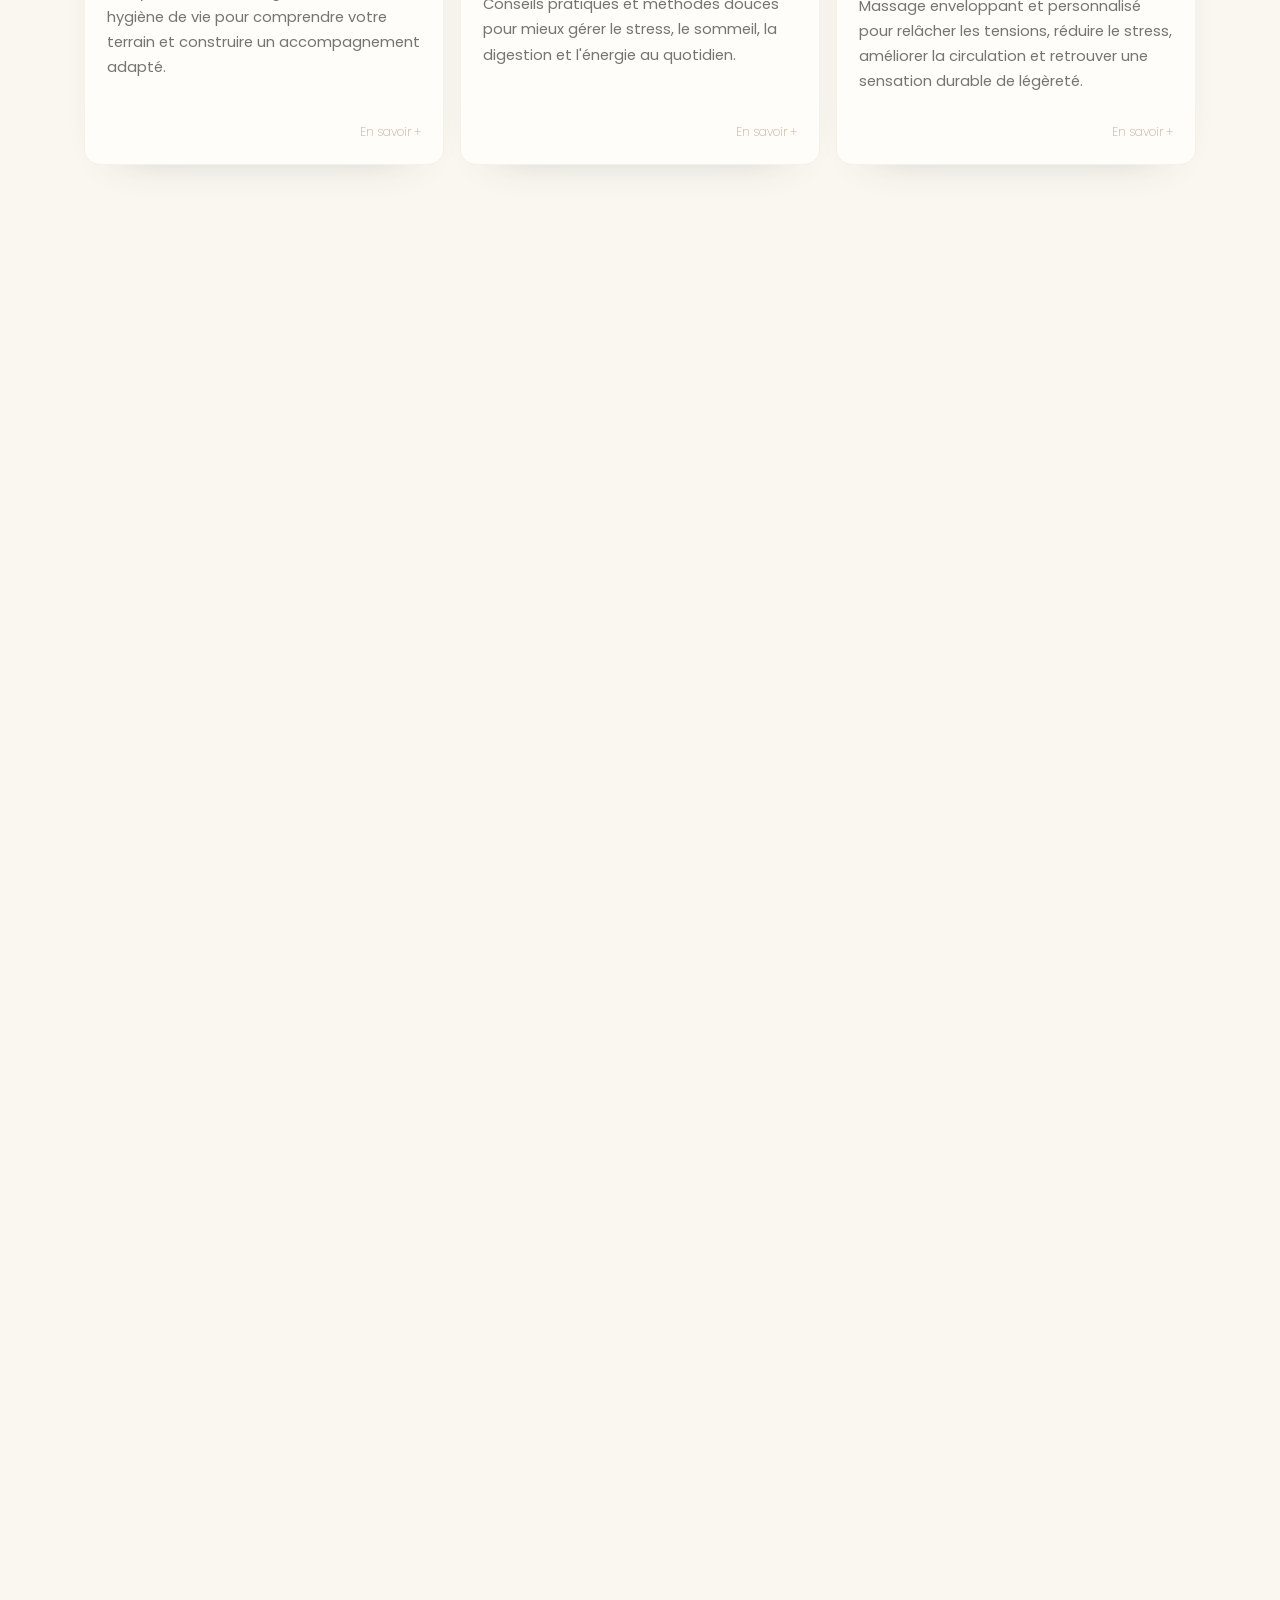
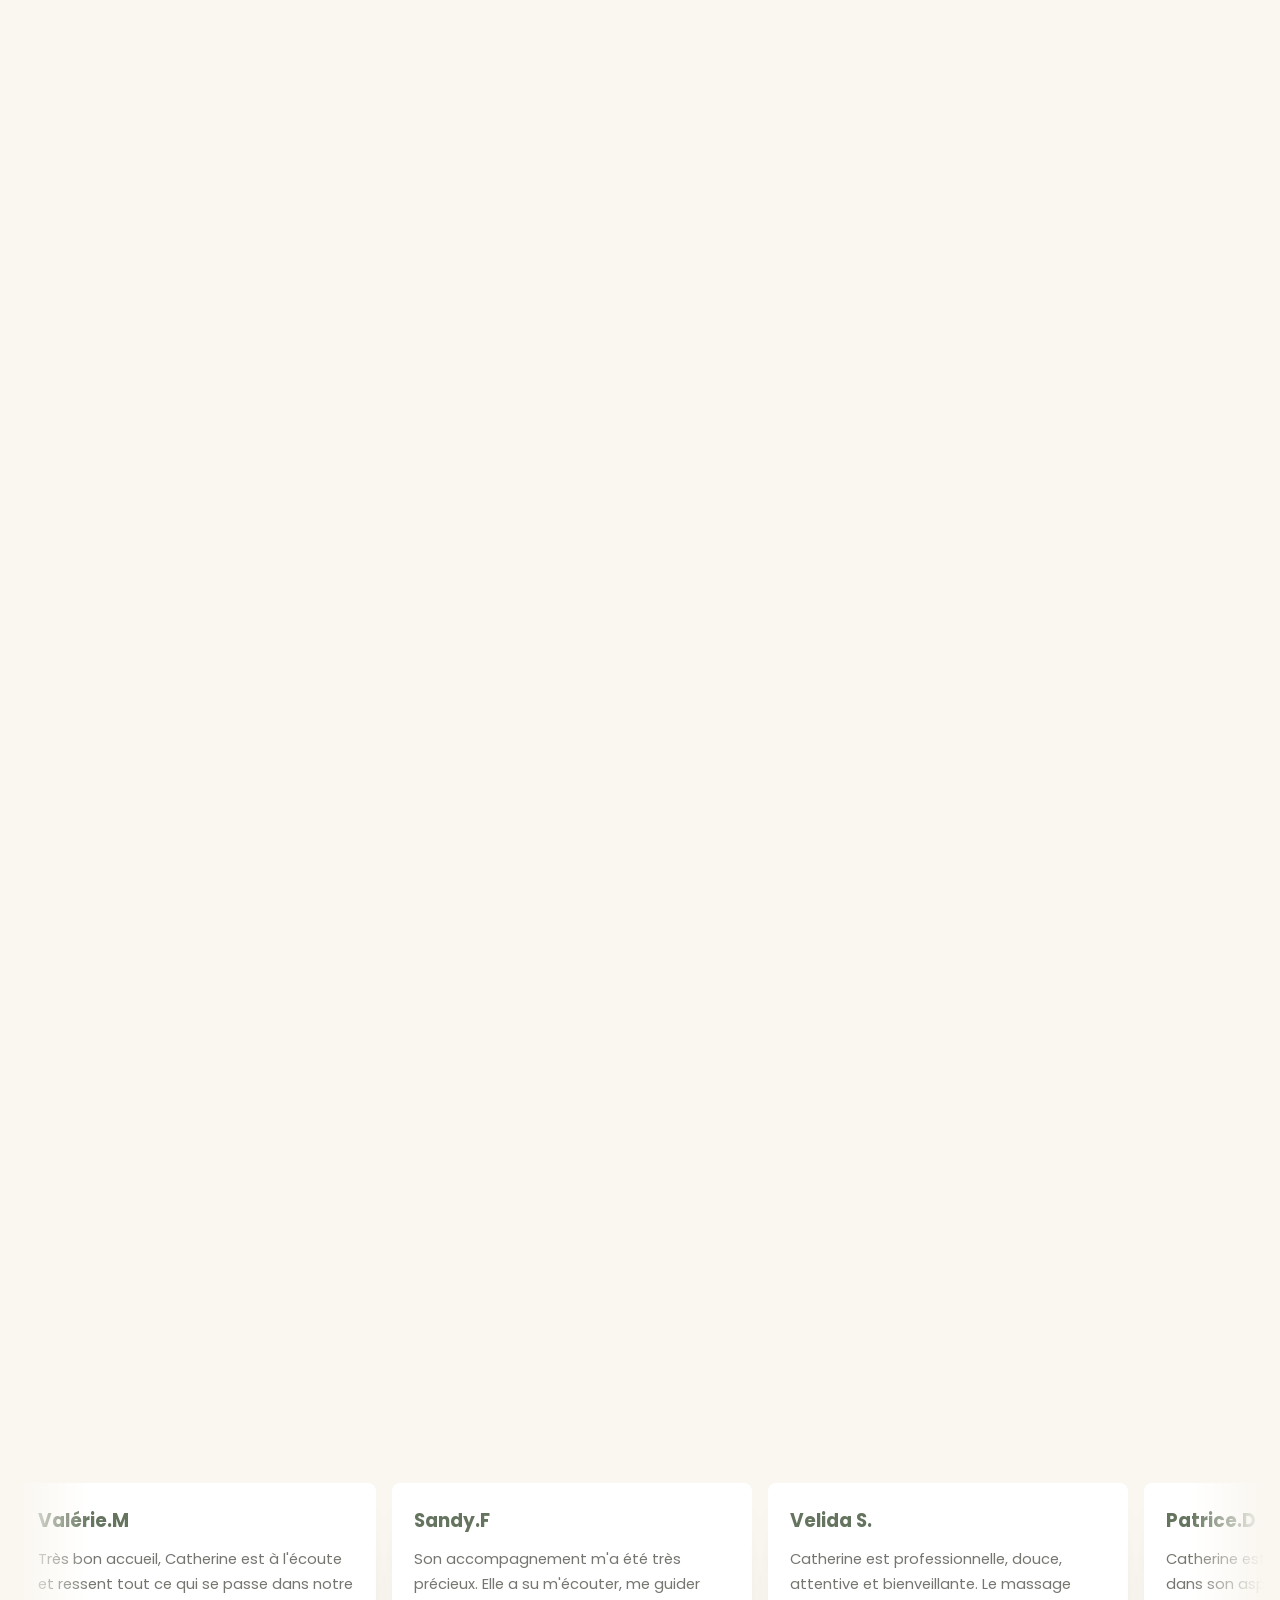
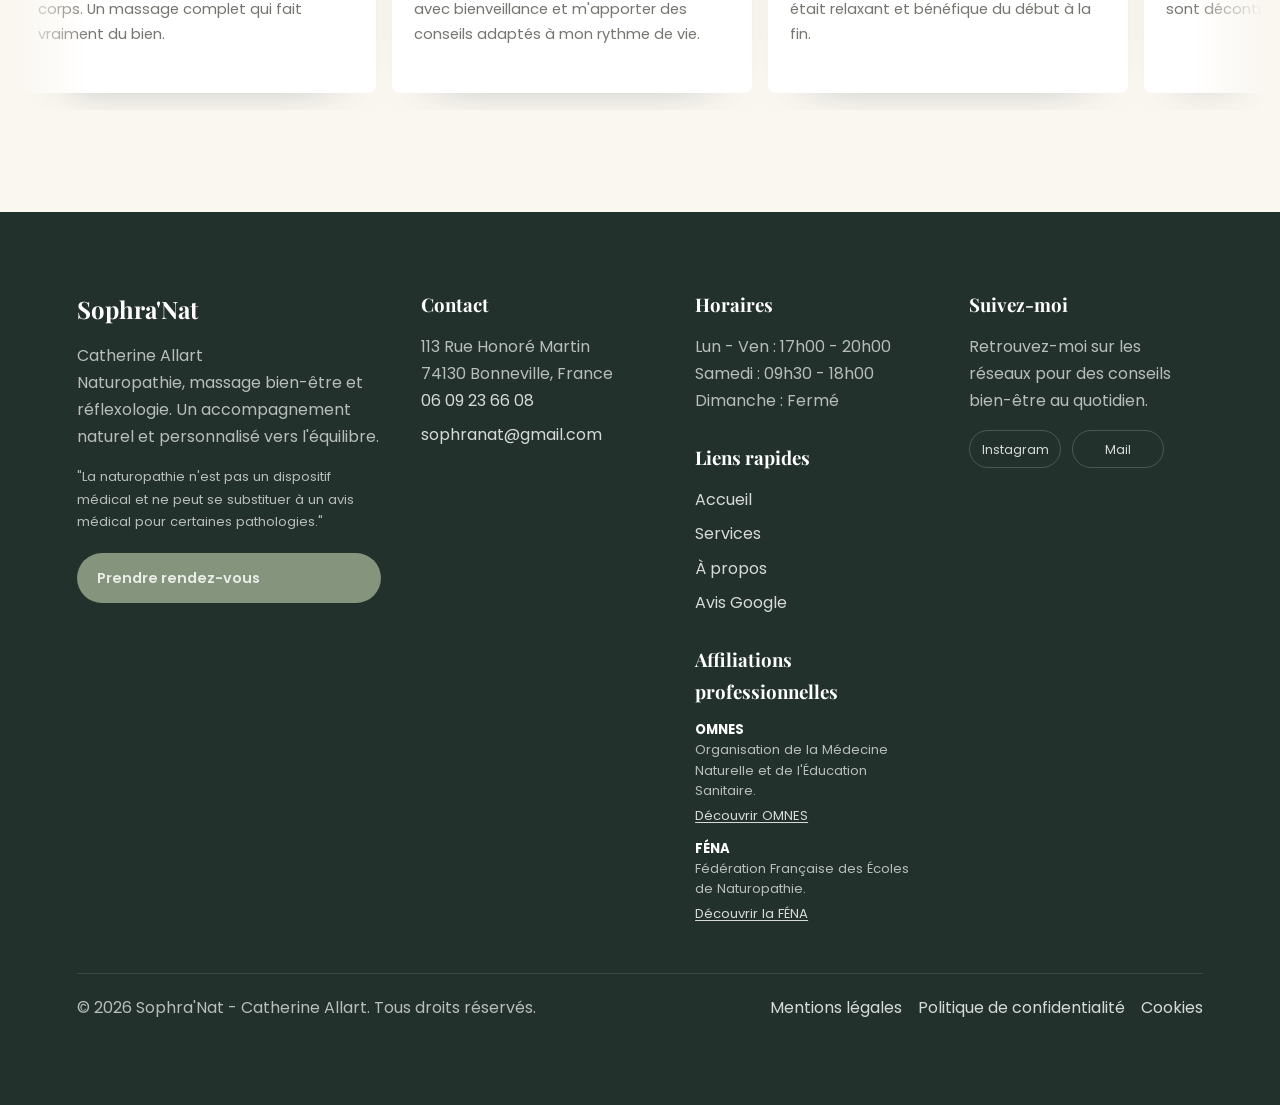
==== commit 89c5a5fc: "Améliore les animations et le responsive" ====
--- a/index.html
+++ b/index.html
@@ -38,7 +38,7 @@
 
     <main>
         <section class="hero" id="accueil">
-            <video class="hero-video" autoplay muted loop playsinline>
+            <video class="hero-video" autoplay muted loop playsinline aria-hidden="true">
                 <source src="ressources/videos/hero-video.mp4" type="video/mp4">
             </video>
             <div class="hero-overlay"></div>
@@ -209,9 +209,19 @@
                         </div>
                     </div>
                 </article>
-            </div>
-            <div class="services-cta">
-                <a class="primary-btn" href="https://www.resalib.fr/praticien/125279-catherine-allart-naturopathe-bonneville" target="_blank" rel="noopener">Prendre rendez-vous</a>
+                <article class="service-card service-booking-card reveal">
+                    <a class="booking-icon-link" href="https://www.resalib.fr/praticien/125279-catherine-allart-naturopathe-bonneville" target="_blank" rel="noopener" aria-label="Réserver un rendez-vous" title="Réserver un rendez-vous">
+                        <svg viewBox="0 0 24 24" aria-hidden="true" focusable="false">
+                            <rect x="3.5" y="5" width="17" height="16" rx="2"></rect>
+                            <path d="M8 3.5v3M16 3.5v3M3.5 10h17M12 13v5m-2.5-2.5h5"></path>
+                        </svg>
+                    </a>
+                    <div class="service-body">
+                        <span class="service-index">08</span>
+                        <h3>On en parle ensemble&nbsp;?</h3>
+                        <p>Réservez un rendez-vous avec Catherine pour faire le point et choisir l’accompagnement qui vous correspond.</p>
+                    </div>
+                </article>
             </div>
         </section>
 
@@ -237,7 +247,7 @@
         <section class="section split-section" id="apropos">
             <div class="split-image reveal">
                 <div class="split-image-frame">
-                    <img src="ressources/images/allart.jpg" alt="Catherine Allart">
+                    <img src="ressources/images/allart massage.png" alt="Catherine Allart réalisant un massage bien-être">
                 </div>
                 <p class="split-signature">
                     <span>Catherine Allart</span>
--- a/styles.css
+++ b/styles.css
@@ -65,7 +65,9 @@
     justify-content: space-between;
     gap: 1.25rem;
     padding: 1rem clamp(1rem, 4vw, 3rem);
-    color: white;
+    color: var(--color-deep);
+    background: rgba(250, 247, 241, 0.72);
+    backdrop-filter: blur(12px);
     transition: background 0.3s ease, color 0.3s ease, box-shadow 0.3s ease, padding 0.3s ease;
 }
 .site-header.is-scrolled {
@@ -78,11 +80,13 @@
     height: 72px;
     width: auto;
     display: block;
-    filter: drop-shadow(0 8px 18px rgba(0,0,0,0.35));
+    filter: brightness(0) saturate(100%);
+    opacity: 0.48;
     transition: filter 0.3s ease, transform 0.3s ease;
 }
 .site-header.is-scrolled .brand img {
-    filter: drop-shadow(0 10px 22px rgba(0,0,0,0.45));
+    filter: brightness(0) invert(1);
+    opacity: 1;
     transform: translateY(-1px);
 }
 .desktop-nav { display: flex; gap: clamp(1rem, 2vw, 2rem); font-size: 0.85rem; text-transform: uppercase; letter-spacing: 0.08em; }
@@ -114,13 +118,13 @@
     stroke-linejoin: round;
 }
 .phone-link {
-    color: #f2dec0;
+    color: var(--color-primary-dark);
     font-size: 0.85rem;
     font-weight: 600;
     padding: 0.62rem 0.85rem;
     border-radius: 999px;
-    background: rgba(35, 49, 44, 0.24);
-    border: 1px solid rgba(242, 222, 192, 0.36);
+    background: rgba(255,255,255,0.56);
+    border: 1px solid rgba(95,124,109,0.25);
     transition: background 0.3s ease, color 0.3s ease, border-color 0.3s ease;
 }
 .site-header.is-scrolled .phone-link {
@@ -140,7 +144,7 @@
     font-weight: 600;
 }
 .booking-link, .primary-btn { background: var(--color-primary); color: white; }
-.secondary-btn { border: 1px solid rgba(255,255,255,0.75); color: white; }
+.secondary-btn { border: 1px solid rgba(53,65,57,0.35); color: var(--color-deep); }
 .booking-link, .primary-btn, .secondary-btn {
     transition: transform 0.25s ease, box-shadow 0.25s ease, background-color 0.25s ease;
 }
@@ -153,15 +157,44 @@
     position: relative;
     min-height: 100svh;
     display: grid;
-    align-items: end;
-    padding: 8rem clamp(1.25rem, 8vw, 8rem) clamp(4rem, 8vw, 7rem);
-    color: white;
+    grid-template-columns: minmax(0, 0.95fr) minmax(0, 1.05fr);
+    align-items: center;
+    padding: 8rem clamp(1.25rem, 7vw, 7rem) 6.5rem;
+    color: var(--color-text);
+    background: var(--color-bg);
     overflow: hidden;
 }
-.hero-video, .hero-overlay { position: absolute; inset: 0; width: 100%; height: 100%; }
-.hero-video { object-fit: cover; }
-.hero-overlay { background: linear-gradient(180deg, rgba(53,58,48,0.16), rgba(45,54,46,0.68)); }
-.hero-content { position: relative; max-width: 760px; }
+.hero::before {
+    position: absolute;
+    z-index: 0;
+    top: calc(50% + 1rem);
+    left: calc(55% - 1.25rem);
+    width: min(43vw, 630px);
+    height: min(70svh, 640px);
+    border-radius: 48% 48% 16px 16px;
+    background: rgba(196,168,141,0.42);
+    opacity: 0;
+    content: "";
+    transform: translateY(-50%) rotate(3deg);
+    animation: heroShapeIn 0.9s ease 0.12s both;
+}
+@keyframes heroShapeIn { to { opacity: 1; } }
+.hero-video, .hero-overlay {
+    position: absolute;
+    top: 50%;
+    right: auto;
+    bottom: auto;
+    left: 55%;
+    width: min(42vw, 600px);
+    height: min(68svh, 620px);
+    border-radius: 48% 48% 16px 16px;
+    transform: translateY(-50%);
+}
+.hero-video { z-index: 1; object-fit: cover; object-position: center; box-shadow: 0 28px 70px -45px rgba(35,49,44,0.4); animation: heroVideoIn 1s ease 0.2s both; }
+.hero-overlay { z-index: 2; background: linear-gradient(180deg, rgba(35,49,44,0.02), rgba(35,49,44,0.12)); animation: heroOverlayIn 1.1s ease 0.25s both; }
+@keyframes heroVideoIn { from { opacity: 0; } to { opacity: 1; } }
+@keyframes heroOverlayIn { from { opacity: 0; } to { opacity: 1; } }
+.hero-content { position: relative; z-index: 3; max-width: 650px; grid-column: 1; }
 .eyebrow {
     color: var(--color-secondary);
     text-transform: uppercase;
@@ -176,7 +209,8 @@
     line-height: 1.12;
 }
 .hero h1 { font-size: clamp(2.35rem, 5.2vw, 4.5rem); max-width: 760px; }
-.hero-lead { max-width: 540px; margin: 1.15rem 0 1.7rem; font-size: clamp(0.98rem, 1.15vw, 1.12rem); line-height: 1.75; color: rgba(255,255,255,0.9); }
+.hero-lead { max-width: 540px; margin: 1.15rem 0 1.7rem; font-size: clamp(0.98rem, 1.15vw, 1.12rem); line-height: 1.75; color: var(--color-muted); }
+.hero .eyebrow { color: var(--color-primary-dark); }
 .hero-actions { display: flex; gap: 0.85rem; flex-wrap: wrap; }
 .hero-content > .eyebrow,
 .hero-content > h1,
@@ -272,11 +306,34 @@
     box-shadow: 0 25px 54px -38px rgba(53,65,57,0.55);
 }
 .service-card:hover img { transform: scale(1.035); }
+.services-grid .service-card:nth-child(3n + 2) { transition-delay: 0.08s; }
+.services-grid .service-card:nth-child(3n + 3) { transition-delay: 0.16s; }
 .service-body { padding: 1.35rem; display: flex; flex: 1; flex-direction: column; justify-content: space-between; }
 .service-index { color: var(--color-secondary); font-size: 0.78rem; font-weight: 600; letter-spacing: 0.14em; }
 .service-card h3 { font-family: var(--font-heading); color: var(--color-primary-dark); font-size: 1.5rem; margin: 0.5rem 0 0.9rem; line-height: 1.18; }
 .service-card p { color: var(--color-muted); font-size: 0.92rem; }
 .service-card a { margin-top: auto; padding-top: 1.4rem; color: var(--color-primary-dark); font-weight: 600; text-decoration: none; }
+.service-booking-card {
+    grid-column: 2;
+    min-height: 520px;
+    border-color: transparent;
+    background: var(--color-white);
+}
+.service-booking-card .booking-icon-link {
+    display: grid;
+    width: 100%;
+    height: 220px;
+    flex: 0 0 220px;
+    place-items: center;
+    margin: 0;
+    padding: 0;
+    color: white;
+    background: var(--color-primary-dark);
+    transition: transform 0.25s ease, background-color 0.25s ease, box-shadow 0.25s ease;
+}
+.service-booking-card .booking-icon-link:hover { background: var(--color-deep); }
+.service-booking-card .booking-icon-link svg { width: 46px; height: 46px; fill: none; stroke: currentColor; stroke-width: 1.5; stroke-linecap: round; stroke-linejoin: round; transition: transform 0.25s ease; }
+.service-booking-card .booking-icon-link:hover svg { transform: scale(1.08); }
 
 /* --- Descriptions révélables --- */
 [class^="description-"] {
@@ -310,7 +367,6 @@
     align-items: center;
     justify-content: flex-end;
 }
-.services-cta { display: flex; justify-content: center; margin-top: 2rem; }
 .links-service-card .about-service {
     font-size: 0.75rem;
     font-weight: 200;
@@ -390,7 +446,7 @@
 }
 .split-image-frame {
     position: relative;
-    border-radius: 20px;
+    border-radius: 48% 48% 16px 16px;
     overflow: hidden;
     box-shadow: 0 40px 80px -50px rgba(38,52,47,0.55);
 }
@@ -401,7 +457,7 @@
     width: 65%;
     height: 65%;
     background: var(--color-secondary);
-    border-radius: 20px;
+    border-radius: inherit;
     z-index: -1;
     opacity: 0.35;
     transform: translate(18px, -18px);
@@ -446,8 +502,10 @@
 }
 .split-copy .lead::first-letter {
     font-family: var(--font-heading);
-    font-size: 1.2em;
-    line-height: inherit;
+    float: left;
+    padding: 0.16rem 0.45rem 0 0;
+    font-size: 2.35em;
+    line-height: 0.86;
     color: var(--color-primary-dark);
 }
 .split-pillars {
@@ -565,7 +623,9 @@
 
 /* --- Carrousel avis --- */
 .reviews-section { overflow: hidden; position: relative; }
-.rating-pill { display: inline-flex; background: white; border-radius: 999px; padding: 0.65rem 1rem; color: var(--color-primary-dark); box-shadow: 0 18px 46px -38px rgba(38,52,47,0.6); }
+.rating-pill { display: inline-flex; margin-top: 1.5rem; background: white; border-radius: 999px; padding: 0.65rem 1rem; color: var(--color-primary-dark); box-shadow: 0 18px 46px -38px rgba(38,52,47,0.6); }
+.section-heading.reveal.is-visible .rating-pill { animation: ratingBadgeIn 0.55s ease 0.2s both; }
+@keyframes ratingBadgeIn { from { opacity: 0; transform: translateY(8px) scale(0.96); } to { opacity: 1; transform: translateY(0) scale(1); } }
 .reviews-viewport {
     overflow: hidden;
     width: 100%;
@@ -598,6 +658,8 @@
 .review-card h3 { color: var(--color-primary-dark); margin-bottom: 0.65rem; }
 .review-card p { color: var(--color-muted); font-size: 0.92rem; }
 @media (prefers-reduced-motion: reduce) {
+    .hero::before, .hero-video, .hero-overlay,
+    .section-heading.reveal.is-visible .rating-pill { animation: none !important; opacity: 1; }
     .reviews-track { animation: none; }
     .reviews-viewport { overflow-x: auto; }
 }
@@ -652,8 +714,11 @@
     .hero-content > .hero-lead,
     .hero-content > .hero-actions { opacity: 1; transform: none; animation: none !important; }
     .booking-link, .primary-btn, .secondary-btn,
-    .service-card, .service-card img, .reveal { transition: none !important; }
+    .service-card, .service-card img, .service-booking-card .booking-icon-link,
+    .service-booking-card .booking-icon-link svg, .reveal { transition: none !important; }
     .service-card:hover, .service-card:hover img { transform: none !important; }
+    .service-booking-card .booking-icon-link:hover,
+    .service-booking-card .booking-icon-link:hover svg { transform: none !important; }
     .intro-strip.reveal.is-visible { animation: none; }
     .reveal { opacity: 1; transform: none; }
     .omnes-card.is-visible .affiliations-grid li { animation: none; }
@@ -662,13 +727,34 @@
 @media (max-width: 1100px) {
     .desktop-nav { display: none; }
     .services-grid { grid-template-columns: repeat(2, minmax(0, 360px)); }
+    .services-grid .service-card:nth-child(3n + 2),
+    .services-grid .service-card:nth-child(3n + 3) { transition-delay: 0s; }
+    .services-grid .service-card:nth-child(2n) { transition-delay: 0.1s; }
     .footer-main { grid-template-columns: 1fr 1fr; }
 }
 @media (max-width: 899px) {
+    .hero {
+        grid-template-columns: minmax(0, 1fr) minmax(0, 0.92fr);
+        padding-right: clamp(1.5rem, 5vw, 2.75rem);
+        padding-left: clamp(1.5rem, 5vw, 2.75rem);
+    }
+    .hero-content { max-width: 400px; }
+    .hero h1 { font-size: clamp(2.1rem, 4.2vw, 3rem); }
+    .hero-lead { max-width: 370px; font-size: 0.96rem; }
+    .hero::before {
+        left: calc(53% - 0.75rem);
+        width: 42vw;
+        height: min(60svh, 540px);
+    }
+    .hero-video, .hero-overlay {
+        left: 53%;
+        width: 40vw;
+        height: min(58svh, 520px);
+    }
     .split-section { grid-template-columns: 1fr; }
     .split-image { position: static; }
     .split-image-frame::before { display: none; }
-    .split-copy .lead::first-letter { font-size: 1.2em; }
+    .split-copy .lead::first-letter { font-size: 2.1em; }
     .intro-strip { margin-top: 1rem; }
 }
 @media (max-width: 760px) {
@@ -676,11 +762,18 @@
     .brand img { height: 62px; }
     .phone-link { display: none; }
     .booking-link { display: none; }
-    .hero { min-height: 88svh; padding: 7rem 1rem 3rem; }
+    .hero { display: block; min-height: auto; padding: 7rem 1rem 3rem; }
+    .hero::before { top: calc(7rem + 1rem); right: 0.25rem; bottom: auto; left: 0.65rem; width: auto; height: min(50svh, 420px); min-height: 280px; transform: rotate(2deg); }
+    .hero-video { position: relative; inset: auto; width: 100%; height: min(50svh, 420px); min-height: 280px; border-radius: 140px 140px 14px 14px; transform: none; }
+    .hero-overlay { top: 7rem; right: 1rem; bottom: auto; left: 1rem; width: auto; height: min(50svh, 420px); min-height: 280px; border-radius: 140px 140px 14px 14px; transform: none; }
+    .hero-content { max-width: 620px; margin-top: 2rem; }
     .intro-strip { grid-template-columns: 1fr; }
     .services-grid, .footer-main { grid-template-columns: 1fr; }
     .services-grid { grid-template-columns: minmax(0, 440px); justify-content: center; }
+    .services-grid .service-card { transition-delay: 0s; }
     .service-card { min-height: auto; }
+    .service-booking-card { grid-column: auto; min-height: auto; }
+    .service-booking-card .booking-icon-link { height: 220px; flex-basis: 220px; }
     .omnes-card { grid-template-columns: 1fr; }
     .affiliations-grid { grid-template-columns: 1fr; }
     .footer-bottom { flex-direction: column; }
@@ -689,4 +782,7 @@
     .hero h1 { font-size: 2.25rem; }
     .section { width: min(100% - 1.5rem, 1280px); }
     .service-card img { height: 180px; }
-}
+    .service-booking-card .booking-icon-link { height: 180px; flex-basis: 180px; }
+    .split-copy .lead::first-letter { font-size: 1.9em; padding-right: 0.35rem; }
+    .rating-pill { margin-top: 1.25rem; }
+}
